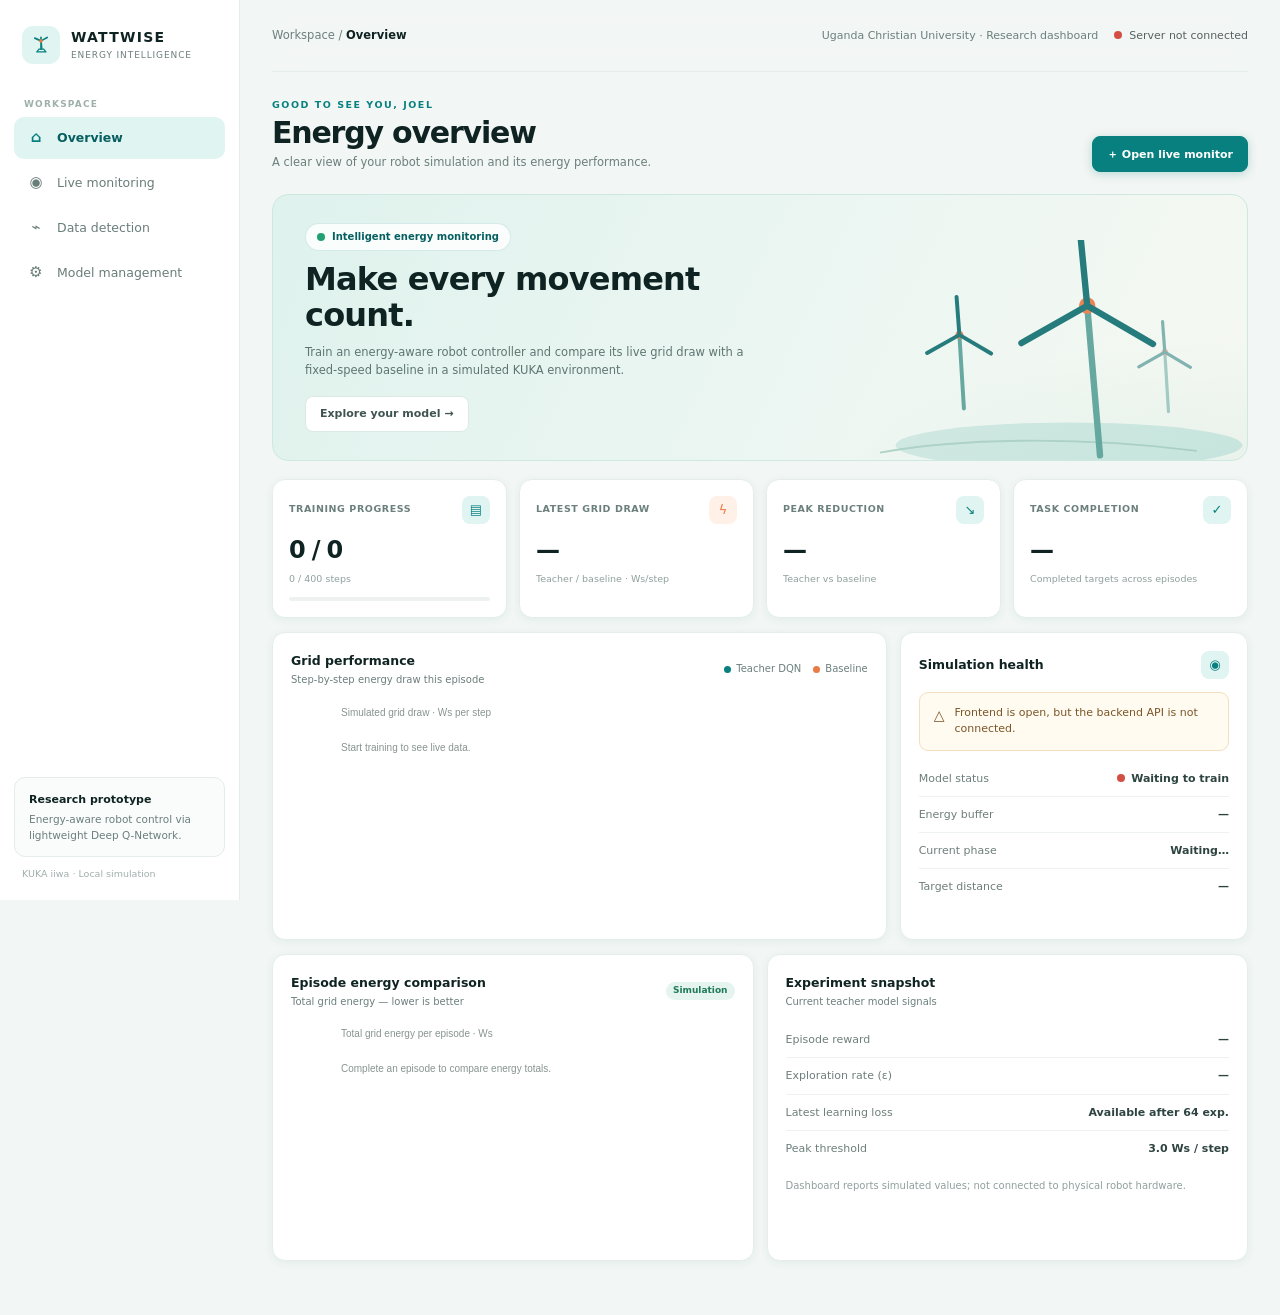
==== frontend/web.html @ b58f0385 "Move dashboard page into frontend folder" ====
<!doctype html>
<html lang="en">
<head>
  <meta charset="utf-8">
  <meta name="viewport" content="width=device-width, initial-scale=1">
  <title>Wallie | Energy Intelligence</title>
  <style>
    /* ── tokens ──────────────────────────────────────────────────── */
    :root {
      --ink:       #0f2422;
      --ink2:      #2a3f3c;
      --muted:     #6b7f7c;
      --line:      #e4edea;
      --paper:     #ffffff;
      --canvas:    #f2f6f4;
      --teal:      #08807f;
      --teal-d:    #065f60;
      --teal-l:    #e0f4f1;
      --teal-m:    #b3e4de;
      --orange:    #e97b44;
      --orange-l:  #fff1e8;
      --red:       #d44f43;
      --green:     #20a073;
      --shadow-s:  0 2px 8px rgba(8,128,127,.07);
      --shadow-m:  0 6px 22px rgba(8,128,127,.10);
      --shadow-l:  0 16px 48px rgba(8,128,127,.14);
      --radius:    13px;
      --sidebar-w: 240px;
      font: 13px/1.55 "Inter", "Segoe UI", system-ui, sans-serif;
      color: var(--ink);
      background: var(--canvas);
    }
    @import url('https://fonts.googleapis.com/css2?family=Inter:wght@400;500;600;700;800&display=swap');
    *, *::before, *::after { box-sizing: border-box; margin: 0; padding: 0; }
    button, input { font: inherit; color: inherit; }
    body { min-height: 100vh; overflow-x: hidden; }

    /* ── sidebar ─────────────────────────────────────────────────── */
    .shell { display: grid; grid-template-columns: var(--sidebar-w) 1fr; min-height: 100vh; }
    .sidebar {
      position: sticky; top: 0; height: 100vh; overflow-y: auto;
      display: flex; flex-direction: column;
      background: var(--paper); border-right: 1px solid var(--line);
      padding: 22px 14px 18px; gap: 0;
      transition: transform .3s cubic-bezier(.4,0,.2,1);
    }
    .brand { display: flex; align-items: center; gap: 11px; padding: 4px 8px 24px; }
    .brand-mark {
      width: 38px; height: 38px; border-radius: 11px;
      background: var(--teal-l); color: var(--teal);
      display: grid; place-items: center;
      transition: box-shadow .2s ease;
    }
    .brand:hover .brand-mark { box-shadow: 0 0 0 4px var(--teal-m); }
    .brand-name { font-size: 14px; font-weight: 800; letter-spacing: .09em; }
    .brand-cap  { font-size: 9px; color: var(--muted); letter-spacing: .1em; text-transform: uppercase; }
    .nav-section { font-size: 9px; font-weight: 750; color: #9eb0ac; letter-spacing: .13em;
                   text-transform: uppercase; padding: 6px 10px 5px; margin-top: 4px; }
    .nav { display: grid; gap: 3px; }
    .nav-btn {
      display: flex; align-items: center; gap: 11px; min-height: 42px; padding: 0 12px;
      border: 0; border-radius: 10px; background: transparent; color: #697d79; cursor: pointer;
      text-align: left; font-size: 12.5px; font-weight: 500;
      transition: background .18s ease, color .18s ease, transform .15s ease;
      position: relative; overflow: hidden;
    }
    .nav-btn::before {
      content: ''; position: absolute; inset: 0; border-radius: inherit;
      background: var(--teal); opacity: 0; transition: opacity .2s ease;
    }
    .nav-btn:hover { background: #f1f7f5; color: var(--ink); transform: translateX(2px); }
    .nav-btn.active { background: var(--teal-l); color: var(--teal-d); font-weight: 700; }
    .nav-btn.active .nav-ico { color: var(--teal); }
    .nav-ico { font-size: 15px; width: 20px; text-align: center; flex-shrink: 0; transition: transform .2s ease; }
    .nav-btn:hover .nav-ico { transform: scale(1.15); }
    .sidebar-spacer { flex: 1; min-height: 20px; }
    .project-chip {
      padding: 13px 14px; border: 1px solid var(--line); border-radius: 11px;
      background: #fafcfb; font-size: 10.5px; color: var(--muted); line-height: 1.55;
    }
    .project-chip strong { color: var(--ink); display: block; margin-bottom: 3px; font-size: 11px; }
    .sidebar-foot { padding: 10px 8px 0; font-size: 9.5px; color: #a0afac; }

    /* ── main workspace ──────────────────────────────────────────── */
    .workspace { min-width: 0; padding: 0 32px 40px; background: var(--canvas); }
    .topbar {
      display: flex; align-items: center; justify-content: space-between;
      min-height: 72px; border-bottom: 1px solid var(--line); gap: 16px;
      position: sticky; top: 0; z-index: 50;
      background: rgba(242,246,244,.85); backdrop-filter: blur(12px);
    }
    .crumbs { font-size: 11.5px; color: var(--muted); }
    .crumbs strong { color: var(--ink); font-weight: 700; }
    .topbar-r { display: flex; align-items: center; gap: 16px; }
    .date-lbl { font-size: 11px; color: var(--muted); }
    .srv-status { display: inline-flex; align-items: center; gap: 7px; font-size: 11px; color: #556260; }

    /* live dot */
    .dot {
      width: 8px; height: 8px; border-radius: 50%; background: #b0bfbc;
      transition: background .4s ease, box-shadow .4s ease;
    }
    .dot.running {
      background: var(--green);
      box-shadow: 0 0 0 0 rgba(32,160,115,.5);
      animation: ripple 1.6s infinite;
    }
    .dot.error { background: var(--red); }
    @keyframes ripple {
      0%   { box-shadow: 0 0 0 0   rgba(32,160,115,.5); }
      70%  { box-shadow: 0 0 0 8px rgba(32,160,115,.0); }
      100% { box-shadow: 0 0 0 0   rgba(32,160,115,.0); }
    }

    /* ── page views ──────────────────────────────────────────────── */
    .view { display: none; padding-top: 26px; }
    .view.active {
      display: block;
      animation: fadeSlide .25s cubic-bezier(.4,0,.2,1) both;
    }
    @keyframes fadeSlide {
      from { opacity: 0; transform: translateY(8px); }
      to   { opacity: 1; transform: none; }
    }
    .pg-head { display: flex; flex-wrap: wrap; align-items: flex-end; justify-content: space-between; gap: 14px; margin-bottom: 22px; }
    .eyebrow { font-size: 9.5px; font-weight: 800; letter-spacing: .16em; text-transform: uppercase; color: var(--teal); margin-bottom: 3px; }
    h1 { font-size: clamp(22px,2.6vw,30px); font-weight: 800; letter-spacing: -.04em; line-height: 1.15; margin-bottom: 4px; }
    h2 { font-size: 17px; font-weight: 700; letter-spacing: -.025em; }
    h3 { font-size: 12.5px; font-weight: 700; }
    .pg-desc { font-size: 11.5px; color: var(--muted); }

    /* ── buttons ─────────────────────────────────────────────────── */
    .btn {
      display: inline-flex; align-items: center; justify-content: center; gap: 6px;
      min-height: 36px; padding: 0 14px; border: 1px solid #dce8e4; border-radius: 8px;
      background: var(--paper); color: #3f5450; font-size: 11px; font-weight: 700;
      cursor: pointer; transition: border-color .15s, background .15s, transform .12s, box-shadow .15s;
    }
    .btn:hover:not(:disabled) { border-color: #afd4cc; background: #f5faf8; box-shadow: var(--shadow-s); transform: translateY(-1px); }
    .btn:active:not(:disabled) { transform: translateY(0); box-shadow: none; }
    .btn:disabled { opacity: .42; cursor: not-allowed; }
    .btn.primary { background: var(--teal); border-color: var(--teal); color: #fff; box-shadow: 0 2px 10px rgba(8,128,127,.25); }
    .btn.primary:hover:not(:disabled) { background: var(--teal-d); border-color: var(--teal-d); box-shadow: 0 4px 18px rgba(8,128,127,.35); }
    .btn.danger  { border-color: #f0d7d2; color: #9a3e37; }
    .btn.danger:hover:not(:disabled) { background: #fff5f3; }

    /* ── hero ────────────────────────────────────────────────────── */
    .hero {
      position: relative; overflow: hidden; display: grid;
      grid-template-columns: minmax(0,1.1fr) minmax(160px,.75fr);
      align-items: center; min-height: 210px;
      padding: 28px 32px; border-radius: 16px;
      border: 1px solid #cce8df;
      background: linear-gradient(115deg, #dff2ed 0%, #ecf6f2 55%, #f5f8f1 100%);
      margin-bottom: 18px;
    }
    .hero::after {
      content: ''; position: absolute; inset: 0;
      background: radial-gradient(ellipse 60% 80% at 100% 110%, rgba(8,128,127,.06) 0%, transparent 70%);
      pointer-events: none;
    }
    .hero-copy { position: relative; z-index: 1; }
    .hero-copy h2 { font-size: clamp(20px,2.8vw,32px); line-height: 1.15; margin: 10px 0; max-width: 420px; }
    .hero-copy p { font-size: 11.5px; color: #5f7571; margin-bottom: 16px; max-width: 440px; }
    .pill {
      display: inline-flex; align-items: center; gap: 7px; padding: 5px 11px;
      border-radius: 20px; background: rgba(255,255,255,.8); backdrop-filter: blur(6px);
      color: var(--teal-d); font-size: 10px; font-weight: 750;
      border: 1px solid rgba(8,128,127,.15);
    }
    /* animated turbine */
    .hero-art { position: absolute; right: 0; bottom: -30px; width: min(44%,420px); height: 250px; }
    .turbine-blade { transform-origin: 285px 65px; animation: spin 5s linear infinite; }
    .turbine-blade-sm { transform-origin: 145px 97px; animation: spin 7s linear infinite; }
    .turbine-blade-xs { transform-origin: 370px 116px; animation: spin 4s linear infinite reverse; }
    @keyframes spin { from { transform: rotate(0deg); } to { transform: rotate(360deg); } }

    /* ── metric cards ────────────────────────────────────────────── */
    .metrics { display: grid; grid-template-columns: repeat(4,minmax(0,1fr)); gap: 12px; margin-bottom: 14px; }
    .metric {
      padding: 16px; border: 1px solid var(--line); border-radius: var(--radius);
      background: var(--paper); box-shadow: var(--shadow-s);
      transition: transform .2s ease, box-shadow .2s ease;
      animation: cardIn .35s cubic-bezier(.4,0,.2,1) both;
    }
    .metric:hover { transform: translateY(-3px); box-shadow: var(--shadow-m); }
    @keyframes cardIn {
      from { opacity: 0; transform: translateY(12px); }
      to   { opacity: 1; transform: none; }
    }
    .metric:nth-child(1) { animation-delay: .04s; }
    .metric:nth-child(2) { animation-delay: .08s; }
    .metric:nth-child(3) { animation-delay: .12s; }
    .metric:nth-child(4) { animation-delay: .16s; }
    .metric-top { display: flex; align-items: center; justify-content: space-between; margin-bottom: 8px; }
    .mlabel { font-size: 9.5px; font-weight: 700; color: var(--muted); text-transform: uppercase; letter-spacing: .06em; }
    .mico { width: 28px; height: 28px; border-radius: 8px; display: grid; place-items: center;
            background: var(--teal-l); color: var(--teal); font-size: 13px; }
    .mico.orange { background: var(--orange-l); color: var(--orange); }
    .mval {
      font-size: 24px; font-weight: 800; letter-spacing: -.05em; color: var(--ink);
      font-variant-numeric: tabular-nums;
      transition: color .3s ease;
    }
    .munit { font-size: 9.5px; color: #8fa09d; margin-top: 3px; }
    .mtrack { height: 4px; border-radius: 4px; background: #edf1ef; margin-top: 10px; overflow: hidden; }
    .mfill { height: 100%; border-radius: inherit; background: linear-gradient(90deg, var(--teal), #55b89e); transition: width .5s cubic-bezier(.4,0,.2,1); }
    .mgauge { height: 4px; border-radius: 4px; background: #edf1ef; margin-top: 10px; overflow: hidden; }
    .mgaugefill { height: 100%; border-radius: inherit; background: linear-gradient(90deg, #e9a855, var(--green)); transition: width .5s cubic-bezier(.4,0,.2,1); }

    /* ── panels ──────────────────────────────────────────────────── */
    .grid2 { display: grid; grid-template-columns: minmax(0,1.5fr) minmax(240px,.85fr); gap: 13px; margin-bottom: 14px; }
    .grid2.eq { grid-template-columns: repeat(2,minmax(0,1fr)); }
    .panel {
      border: 1px solid var(--line); border-radius: var(--radius);
      background: var(--paper); padding: 18px;
      box-shadow: var(--shadow-s);
      transition: box-shadow .2s ease;
    }
    .panel:hover { box-shadow: var(--shadow-m); }
    .panel-head { display: flex; flex-wrap: wrap; align-items: center; justify-content: space-between; gap: 8px; margin-bottom: 13px; }
    .panel-sub { font-size: 10px; color: var(--muted); margin-top: 2px; }
    canvas { display: block; width: 100%; height: 220px; }
    #robot-canvas { height: 242px; }
    .legend { display: flex; gap: 12px; font-size: 10px; color: var(--muted); }
    .legend span { display: inline-flex; align-items: center; gap: 5px; }
    .leg-dot { width: 7px; height: 7px; border-radius: 50%; }

    /* ── status rows ─────────────────────────────────────────────── */
    .slist { margin-top: 10px; }
    .srow {
      display: flex; align-items: center; justify-content: space-between; gap: 10px;
      padding: 9px 0; border-bottom: 1px solid #eff3f0; font-size: 11px;
      transition: background .15s ease;
    }
    .srow:last-child { border-bottom: 0; }
    .srow:hover { background: #fafcfb; border-radius: 6px; padding-left: 6px; padding-right: 6px; }
    .srow .sk { color: #6e7f7b; }
    .sval { display: inline-flex; align-items: center; gap: 6px; color: #2e4440; font-weight: 700; }

    /* ── alert ───────────────────────────────────────────────────── */
    .alert {
      display: flex; align-items: flex-start; gap: 10px; padding: 12px 14px;
      border: 1px solid #d4ebe5; border-radius: 9px; background: #f2faf7;
      color: #4a6360; font-size: 11px; line-height: 1.5;
      transition: background .3s ease, border-color .3s ease;
    }
    .alert.warning { border-color: #f3dfbf; background: #fffbf0; color: #7a5528; }
    .alert.error   { border-color: #f0cdc9; background: #fff5f3; color: #9a3530; }
    .alert-ico { font-size: 14px; flex-shrink: 0; }

    /* ── table ───────────────────────────────────────────────────── */
    .twrap { overflow-x: auto; }
    .tbl { width: 100%; border-collapse: collapse; font-size: 10.5px; }
    .tbl th, .tbl td { padding: 10px 8px; border-bottom: 1px solid #edf1ef; text-align: left; white-space: nowrap; }
    .tbl th { font-size: 9px; font-weight: 750; color: #82918d; text-transform: uppercase; letter-spacing: .06em; }
    .tbl td { color: #4d5f5b; }
    .tbl td:last-child, .tbl th:last-child { text-align: right; }
    .tbl tbody tr { transition: background .15s ease; }
    .tbl tbody tr:hover { background: #f8fbf9; }
    .tbl td.hi { color: var(--teal-d); font-weight: 700; }
    .tag { display: inline-flex; padding: 2px 7px; border-radius: 10px; background: #e5f4ee; color: #1f7a57; font-size: 9px; font-weight: 750; }
    .tag.warn { background: #fff2df; color: #a06522; }

    /* ── controls ────────────────────────────────────────────────── */
    .controls { display: flex; flex-wrap: wrap; align-items: flex-end; gap: 10px; margin-top: 14px; }
    label { display: grid; gap: 5px; font-size: 9.5px; font-weight: 700; color: #657672; letter-spacing: .03em; }
    input[type="number"] { width: 104px; min-height: 36px; padding: 0 10px; border: 1px solid #dce8e4; border-radius: 8px; background: var(--paper); transition: border-color .15s, box-shadow .15s; }
    input[type="number"]:focus { outline: none; border-color: var(--teal); box-shadow: 0 0 0 3px rgba(8,128,127,.12); }
    input[type="range"] { width: 120px; accent-color: var(--teal); }
    .speed-val { color: var(--teal-d); font-size: 10px; font-weight: 750; }
    .err-msg { margin: 10px 0 0; padding: 10px 12px; border: 1px solid #f0d3ce; border-radius: 8px; background: #fff5f3; color: #a03530; font-size: 11px; animation: fadeSlide .2s ease; }
    .err-msg[hidden] { display: none; }
    .note { margin-top: 12px; font-size: 10px; color: #8fa09d; line-height: 1.65; }

    /* ── phases ──────────────────────────────────────────────────── */
    .phase-grid { display: grid; grid-template-columns: repeat(3,minmax(0,1fr)); gap: 12px; margin-bottom: 14px; }
    .phase-card {
      padding: 18px; border: 1px solid var(--line); border-radius: var(--radius);
      background: var(--paper); box-shadow: var(--shadow-s);
      transition: transform .2s ease, box-shadow .2s ease, border-color .2s ease;
    }
    .phase-card:hover { transform: translateY(-3px); box-shadow: var(--shadow-m); }
    .phase-card.active { border-color: #9ed3c8; background: linear-gradient(135deg, #f0fbf8, #f8fdfc); }
    .phase-num { font-size: 9px; font-weight: 800; letter-spacing: .12em; text-transform: uppercase; color: var(--teal); }
    .phase-card h3 { margin: 8px 0 4px; font-size: 13.5px; }
    .phase-card p { font-size: 10px; color: var(--muted); }
    .phase-badge {
      display: inline-flex; align-items: center; padding: 3px 9px;
      border-radius: 20px; font-size: 9px; font-weight: 750;
    }
    .phase-badge.p0 { background: var(--teal-l); color: var(--teal-d); }
    .phase-badge.p1 { background: var(--orange-l); color: #c4632a; }

    /* ── history list ────────────────────────────────────────────── */
    .hist { max-height: 275px; overflow-y: auto; list-style: none; padding: 0; }
    .hist li { padding: 8px 0; border-bottom: 1px solid #eff3f0; font-size: 10px; color: #607370; animation: fadeSlide .2s ease; }
    .hist li:last-child { border-bottom: 0; }
    .empty-note { font-size: 11px; color: #98a7a4; }

    /* ── toast ───────────────────────────────────────────────────── */
    #toast-container { position: fixed; bottom: 22px; right: 22px; z-index: 9999; display: flex; flex-direction: column; gap: 8px; pointer-events: none; }
    .toast {
      display: flex; align-items: center; gap: 10px; padding: 11px 16px;
      border-radius: 10px; background: var(--ink2); color: #fff; font-size: 11px; font-weight: 600;
      box-shadow: 0 6px 24px rgba(0,0,0,.2);
      animation: toastIn .25s cubic-bezier(.4,0,.2,1) both;
      pointer-events: auto;
    }
    .toast.success { background: #14574a; }
    .toast.warn    { background: #704a1a; }
    .toast.error   { background: #6e2424; }
    @keyframes toastIn { from { opacity: 0; transform: translateX(24px); } to { opacity: 1; transform: none; } }
    @keyframes toastOut { from { opacity: 1; } to { opacity: 0; transform: translateX(24px); } }

    /* ── responsive ──────────────────────────────────────────────── */
    @media (max-width: 1060px) {
      .shell { grid-template-columns: 200px 1fr; }
      .workspace { padding-right: 20px; padding-left: 20px; }
      .metrics { grid-template-columns: repeat(2,1fr); }
    }
    @media (max-width: 760px) {
      .shell { display: block; }
      .sidebar { position: static; height: auto; flex-direction: row; flex-wrap: wrap; padding: 10px 12px 8px; }
      .brand { padding-bottom: 8px; margin-right: 16px; }
      .nav-section, .sidebar-spacer, .project-chip, .sidebar-foot { display: none; }
      .nav { display: flex; flex-wrap: nowrap; overflow-x: auto; gap: 4px; }
      .nav::-webkit-scrollbar { display: none; }
      .nav-btn { flex: 0 0 auto; min-height: 36px; font-size: 11px; padding: 0 11px; }
      .workspace { padding: 0 14px 28px; }
      .topbar { min-height: 52px; }
      .date-lbl { display: none; }
      .grid2, .grid2.eq { grid-template-columns: 1fr; }
      .phase-grid { grid-template-columns: 1fr; }
      .hero { grid-template-columns: 1fr; }
      .hero-art { right: -20px; bottom: -50px; opacity: .3; width: 65%; }
    }
  </style>
</head>
<body>
<div id="toast-container"></div>

<div class="shell">
  <!-- ── sidebar ──────────────────────────────────────── -->
  <aside class="sidebar">
    <div class="brand">
      <span class="brand-mark">
        <svg width="22" height="22" viewBox="0 0 32 32" fill="none">
          <path d="M16 5v17M16 10 7 6M16 10l9-5M16 10l1 11" stroke="currentColor" stroke-width="2.4" stroke-linecap="round"/>
          <circle cx="16" cy="10" r="2.6" fill="#e97b44"/>
          <path d="M9 26h15M13 22h7l3 4H10l3-4Z" stroke="currentColor" stroke-width="1.8" stroke-linejoin="round"/>
        </svg>
      </span>
      <span><div class="brand-name">WATTWISE</div><div class="brand-cap">Energy intelligence</div></span>
    </div>
    <div class="nav-section">Workspace</div>
    <nav class="nav">
      <button class="nav-btn active" data-view="overview" aria-current="page">
        <span class="nav-ico">⌂</span>Overview
      </button>
      <button class="nav-btn" data-view="monitoring">
        <span class="nav-ico">◉</span>Live monitoring
      </button>
      <button class="nav-btn" data-view="detection">
        <span class="nav-ico">⌁</span>Data detection
      </button>
      <button class="nav-btn" data-view="management">
        <span class="nav-ico">⚙</span>Model management
      </button>
    </nav>
    <div class="sidebar-spacer"></div>
    <div class="project-chip">
      <strong>Research prototype</strong>
      Energy-aware robot control via lightweight Deep Q-Network.
    </div>
    <div class="sidebar-foot">KUKA iiwa · Local simulation</div>
  </aside>

  <!-- ── workspace ─────────────────────────────────────── -->
  <main class="workspace">
    <header class="topbar">
      <div class="crumbs">Workspace / <strong id="crumb">Overview</strong></div>
      <div class="topbar-r">
        <span class="date-lbl">Uganda Christian University · Research dashboard</span>
        <span class="srv-status">
          <span class="dot" id="sdot"></span>
          <span id="stxt">Connecting…</span>
        </span>
      </div>
    </header>

    <!-- ── OVERVIEW ──────────────────────────────────── -->
    <section class="view active" id="view-overview" data-title="Overview">
      <div class="pg-head">
        <div>
          <div class="eyebrow">Good to see you, Joel</div>
          <h1>Energy overview</h1>
          <p class="pg-desc">A clear view of your robot simulation and its energy performance.</p>
        </div>
        <button class="btn primary" data-go="monitoring">＋ Open live monitor</button>
      </div>

      <!-- hero -->
      <section class="hero">
        <div class="hero-copy">
          <div class="pill"><span class="dot running"></span> Intelligent energy monitoring</div>
          <h2>Make every movement count.</h2>
          <p>Train an energy-aware robot controller and compare its live grid draw with a fixed-speed baseline in a simulated KUKA environment.</p>
          <button class="btn" data-go="management">Explore your model →</button>
        </div>
        <svg class="hero-art" viewBox="0 0 460 260" fill="none" aria-hidden="true">
          <ellipse cx="265" cy="218" rx="190" ry="25" fill="#d0e9e2"/>
          <path d="M58 226c83-15 209-19 347-2" stroke="#b0d3c8" stroke-width="2"/>
          <!-- small left turbine -->
          <g transform="translate(145 97) scale(.62)">
            <path d="M0 0 8 130" stroke="#67a9a0" stroke-width="7" stroke-linecap="round"/>
            <circle r="7" fill="#ed8455"/>
            <g class="turbine-blade-sm">
              <path d="M0 0-5-67M0 0 56 33M0 0-57 32" stroke="#267c7c" stroke-width="7" stroke-linecap="round"/>
            </g>
          </g>
          <!-- main turbine -->
          <g transform="translate(285 65)">
            <path d="M0 0 14 164" stroke="#67a9a0" stroke-width="7" stroke-linecap="round"/>
            <circle r="9" fill="#ed8455"/>
            <g class="turbine-blade">
              <path d="M0 0-8-83M0 0 72 42M0 0-72 41" stroke="#267c7c" stroke-width="7" stroke-linecap="round"/>
            </g>
          </g>
          <!-- small right turbine -->
          <g transform="translate(370 116) scale(.5)" style="opacity:.55">
            <path d="M0 0 8 130" stroke="#67a9a0" stroke-width="7" stroke-linecap="round"/>
            <circle r="7" fill="#ed8455"/>
            <g class="turbine-blade-xs">
              <path d="M0 0-5-67M0 0 56 33M0 0-57 32" stroke="#267c7c" stroke-width="7" stroke-linecap="round"/>
            </g>
          </g>
        </svg>
      </section>

      <!-- metrics -->
      <div class="metrics">
        <article class="metric">
          <div class="metric-top"><span class="mlabel">Training progress</span><span class="mico">▤</span></div>
          <div class="mval" id="ep-val">0 / 0</div>
          <div class="munit" id="step-val">0 / 400 steps</div>
          <div class="mtrack"><div class="mfill" id="ep-prog" style="width:0%"></div></div>
        </article>
        <article class="metric">
          <div class="metric-top"><span class="mlabel">Latest grid draw</span><span class="mico orange">ϟ</span></div>
          <div class="mval" id="grid-val">—</div>
          <div class="munit">Teacher / baseline · Ws/step</div>
        </article>
        <article class="metric">
          <div class="metric-top"><span class="mlabel">Peak reduction</span><span class="mico">↘</span></div>
          <div class="mval" id="peak-val">—</div>
          <div class="munit">Teacher vs baseline</div>
        </article>
        <article class="metric">
          <div class="metric-top"><span class="mlabel">Task completion</span><span class="mico">✓</span></div>
          <div class="mval" id="compl-val">—</div>
          <div class="munit">Completed targets across episodes</div>
        </article>
      </div>

      <div class="grid2">
        <article class="panel">
          <div class="panel-head">
            <div><h3>Grid performance</h3><p class="panel-sub">Step-by-step energy draw this episode</p></div>
            <div class="legend">
              <span><span class="leg-dot" style="background:var(--teal)"></span>Teacher DQN</span>
              <span><span class="leg-dot" style="background:var(--orange)"></span>Baseline</span>
            </div>
          </div>
          <canvas id="grid-chart"></canvas>
        </article>
        <article class="panel">
          <div class="panel-head"><h3>Simulation health</h3><span class="mico">◉</span></div>
          <p id="alert-box" class="alert"><span class="alert-ico">✓</span><span>Ready. Start a training run to collect metrics.</span></p>
          <div class="slist">
            <div class="srow"><span class="sk">Model status</span><span class="sval"><span class="dot" id="model-dot"></span><span id="model-status">Waiting to train</span></span></div>
            <div class="srow"><span class="sk">Energy buffer</span><span class="sval" id="buf-val">—</span></div>
            <div class="srow"><span class="sk">Current phase</span><span class="sval" id="phase-val">Waiting…</span></div>
            <div class="srow"><span class="sk">Target distance</span><span class="sval" id="dist-val">—</span></div>
          </div>
        </article>
      </div>

      <div class="grid2 eq">
        <article class="panel">
          <div class="panel-head">
            <div><h3>Episode energy comparison</h3><p class="panel-sub">Total grid energy — lower is better</p></div>
            <span class="tag">Simulation</span>
          </div>
          <canvas id="ep-chart"></canvas>
        </article>
        <article class="panel">
          <div class="panel-head"><div><h3>Experiment snapshot</h3><p class="panel-sub">Current teacher model signals</p></div></div>
          <div class="slist">
            <div class="srow"><span class="sk">Episode reward</span><span class="sval" id="reward-val">—</span></div>
            <div class="srow"><span class="sk">Exploration rate (ε)</span><span class="sval" id="eps-val">—</span></div>
            <div class="srow"><span class="sk">Latest learning loss</span><span class="sval" id="loss-val">Available after 64 exp.</span></div>
            <div class="srow"><span class="sk">Peak threshold</span><span class="sval">3.0 Ws / step</span></div>
          </div>
          <p class="note">Dashboard reports simulated values; not connected to physical robot hardware.</p>
        </article>
      </div>
    </section>

    <!-- ── LIVE MONITORING ────────────────────────────── -->
    <section class="view" id="view-monitoring" data-title="Live monitoring">
      <div class="pg-head">
        <div>
          <div class="eyebrow">Simulation control room</div>
          <h1>Live monitoring</h1>
          <p class="pg-desc">Watch the KUKA simulation, tune playback, and control training.</p>
        </div>
        <span class="pill"><span class="dot" id="mon-dot"></span><span id="mon-status">Waiting</span></span>
      </div>

      <article class="panel" style="margin-bottom:14px">
        <div class="panel-head"><div><h3>Teacher training controls</h3><p class="panel-sub">Start with a short run to check the workflow.</p></div></div>
        <div class="controls">
          <label>Episodes (1–500)<input id="ep-count" type="number" min="1" max="500" value="3"></label>
          <button id="start-btn" class="btn primary">▶ Start teacher training</button>
          <button id="pause-btn" class="btn" disabled>Ⅱ Pause</button>
          <button id="stop-btn"  class="btn danger" disabled>■ Stop run</button>
          <label>Playback speed <span class="speed-val"><span id="spd-val">3</span> / 5</span><input id="spd-ctrl" type="range" min="1" max="5" value="3"></label>
          <button id="reset-btn"  class="btn">Clear results</button>
          <button id="export-btn" class="btn">↓ Export CSV</button>
        </div>
        <p class="note">Playback speed changes how quickly updates are shown; it does not change PyBullet physics.</p>
        <p id="err-msg" class="err-msg" role="alert" hidden></p>
      </article>

      <div class="metrics">
        <article class="metric">
          <div class="metric-top"><span class="mlabel">Episode reward</span><span class="mico">✦</span></div>
          <div class="mval" id="mon-reward">—</div><div class="munit">Higher is better</div>
        </article>
        <article class="metric">
          <div class="metric-top"><span class="mlabel">Energy buffer</span><span class="mico orange">ϟ</span></div>
          <div class="mval" id="mon-buf">—</div>
          <div class="mgauge"><div class="mgaugefill" id="buf-prog" style="width:0%"></div></div>
          <div class="munit">50 Ws capacity · 80% efficiency</div>
        </article>
        <article class="metric">
          <div class="metric-top"><span class="mlabel">Target distance</span><span class="mico">⌖</span></div>
          <div class="mval" id="mon-dist">—</div><div class="munit">Distance to task target</div>
        </article>
        <article class="metric">
          <div class="metric-top"><span class="mlabel">Learning loss</span><span class="mico">⌁</span></div>
          <div class="mval" id="mon-loss">—</div><div class="munit">Q-value prediction error</div>
        </article>
      </div>

      <div class="grid2">
        <article class="panel">
          <div class="panel-head">
            <div><h3>Live energy draw</h3><p class="panel-sub">Teacher DQN vs constant-speed baseline</p></div>
            <span class="tag">Peak limit 3.0 Ws</span>
          </div>
          <canvas id="grid-chart-mon"></canvas>
        </article>
        <article class="panel">
          <div class="panel-head">
            <div><h3>KUKA iiwa arm pose</h3><p class="panel-sub">Schematic from simulated joint angles</p></div>
            <span class="tag">6 active joints</span>
          </div>
          <canvas id="robot-canvas"></canvas>
          <p class="note" id="robot-cap">Joint angle schematic · final wrist joint locked.</p>
        </article>
      </div>
    </section>

    <!-- ── DATA DETECTION ────────────────────────────── -->
    <section class="view" id="view-detection" data-title="Data detection">
      <div class="pg-head">
        <div>
          <div class="eyebrow">Signals and diagnostics</div>
          <h1>Data detection</h1>
          <p class="pg-desc">Review model signals, thresholds, and completed episode outcomes.</p>
        </div>
        <span class="pill">⌁ Live signals</span>
      </div>

      <div class="grid2 eq" style="margin-bottom:14px">
        <article class="panel">
          <div class="panel-head"><div><h3>Signal quality</h3><p class="panel-sub">Metrics from current environment</p></div></div>
          <div class="slist">
            <div class="srow"><span class="sk">Teacher grid draw</span><span class="sval" id="det-agent">—</span></div>
            <div class="srow"><span class="sk">Baseline grid draw</span><span class="sval" id="det-base">—</span></div>
            <div class="srow"><span class="sk">Peak threshold</span><span class="sval">3.0 Ws per step</span></div>
            <div class="srow"><span class="sk">Simulation data</span><span class="sval"><span class="dot" id="data-dot"></span><span id="data-status">Waiting</span></span></div>
          </div>
        </article>
        <article class="panel">
          <div class="panel-head"><div><h3>Risk monitor</h3><p class="panel-sub">Live threshold notifications</p></div><span class="mico orange">!</span></div>
          <p id="det-alert" class="alert"><span class="alert-ico">✓</span><span>Waiting for simulation data.</span></p>
          <p class="note">Alerts describe simulation output — not a live industrial installation.</p>
        </article>
      </div>

      <article class="panel">
        <div class="panel-head">
          <div><h3>Completed episode results</h3><p class="panel-sub">Energy, completion, and peak reduction by run</p></div>
          <button id="exp-det" class="btn">↓ Export CSV</button>
        </div>
        <div class="twrap">
          <table class="tbl">
            <thead><tr><th>Episode</th><th>Reward</th><th>Teacher energy</th><th>Baseline energy</th><th>Peak reduction</th><th>Target</th></tr></thead>
            <tbody id="results-table"><tr><td colspan="6" class="empty-note">No episodes completed yet.</td></tr></tbody>
          </table>
        </div>
      </article>
    </section>

    <!-- ── MODEL MANAGEMENT ──────────────────────────── -->
    <section class="view" id="view-management" data-title="Model management">
      <div class="pg-head">
        <div>
          <div class="eyebrow">Research roadmap</div>
          <h1>Model management</h1>
          <p class="pg-desc">Track the teacher model configuration and next research stages.</p>
        </div>
        <button class="btn primary" data-go="monitoring">▶ Train teacher</button>
      </div>

      <div class="phase-grid">
        <article class="phase-card active">
          <div class="phase-num">Phase 01 · In progress</div>
          <h3>Teacher DQN</h3>
          <p>Train and evaluate the PyTorch teacher policy in the simulated KUKA environment.</p>
        </article>
        <article class="phase-card">
          <div class="phase-num">Phase 02 · Planned</div>
          <h3>Knowledge distillation</h3>
          <p>Train a smaller student network to reproduce the teacher's policy (T=3, α=0.7).</p>
        </article>
        <article class="phase-card">
          <div class="phase-num">Phase 03 · Planned</div>
          <h3>Edge deployment</h3>
          <p>Export to ONNX and evaluate on Raspberry Pi 4 at ≤100 ms per step.</p>
        </article>
      </div>

      <div class="grid2 eq">
        <article class="panel">
          <div class="panel-head"><div><h3>Teacher DQN configuration</h3><p class="panel-sub">Current research prototype settings</p></div><span class="tag">PyTorch</span></div>
          <div class="twrap">
            <table class="tbl">
              <tbody>
                <tr><td>Observation space</td><td style="text-align:right;font-weight:700;color:var(--ink)">23 values</td></tr>
                <tr><td>Discrete actions</td><td style="text-align:right;font-weight:700;color:var(--ink)">25</td></tr>
                <tr><td>Q-network layers</td><td style="text-align:right;font-weight:700;color:var(--ink)">256 → 256 → 25</td></tr>
                <tr><td>Replay buffer / batch</td><td style="text-align:right;font-weight:700;color:var(--ink)">10,000 / 64</td></tr>
                <tr><td>Learning rate / γ</td><td style="text-align:right;font-weight:700;color:var(--ink)">0.001 / 0.99</td></tr>
                <tr><td>Exploration schedule</td><td style="text-align:right;font-weight:700;color:var(--ink)">ε: 1.0 × 0.995 · min 0.01</td></tr>
                <tr><td>Target network update</td><td style="text-align:right;font-weight:700;color:var(--ink)">Every 10 episodes</td></tr>
                <tr><td>Episode phases</td><td style="text-align:right;font-weight:700;color:var(--ink)">Light 0–160 · Heavy 161–400</td></tr>
              </tbody>
            </table>
          </div>
        </article>
        <article class="panel">
          <div class="panel-head"><div><h3>Training history</h3><p class="panel-sub">Most recent completed episodes</p></div><button id="exp-mgmt" class="btn">↓ Export CSV</button></div>
          <ol class="hist" id="ep-log"><li>No episodes completed yet.</li></ol>
        </article>
      </div>

      <article class="panel" style="margin-top:13px">
        <div class="panel-head">
          <div>
            <h3>Upload teacher weights</h3>
            <p class="panel-sub">Use a compatible PyTorch state dictionary for this 23-input, 25-action teacher.</p>
          </div>
          <span id="model-file-status" class="tag warn">No saved teacher</span>
        </div>
        <div class="controls">
          <label for="model-file">PyTorch weights (.pt or .pth)
            <input id="model-file" type="file" accept=".pt,.pth">
          </label>
          <button id="upload-model-btn" class="btn">Upload and validate</button>
          <label style="display:flex;align-items:center;gap:7px;letter-spacing:0">
            <input id="resume-model" type="checkbox" disabled>
            Initialize training from saved/uploaded weights
          </label>
        </div>
        <p id="model-upload-message" class="note">Upload weights here, then enable the checkbox to continue training from them. New runs start fresh otherwise. Maximum file size: 16 MB.</p>
      </article>

      <article class="panel" style="margin-top:13px">
        <div class="panel-head"><div><h3>About this experiment</h3><p class="panel-sub">Interpret results in context</p></div></div>
        <p class="note">The baseline follows each target with inverse kinematics and maximum joint speed in the same seeded simulation. DQN actions are discrete velocity commands. The robot pose is an angle-based 2D schematic, not a PyBullet camera render. The dataset calibration, distillation, grid-fault scenarios, and Raspberry Pi/ONNX execution are planned stages, not currently implemented.</p>
      </article>
    </section>
  </main>
</div>

<script>
  /* ── helpers ──────────────────────────────────────────────── */
  const $ = id => document.getElementById(id);
  const fmt = (v, d=2) => typeof v === 'number' && isFinite(v) ? v.toFixed(d) : '—';

  /* ── toast ────────────────────────────────────────────────── */
  function toast(msg, kind = '') {
    const el = document.createElement('div');
    el.className = `toast${kind ? ' '+kind : ''}`;
    el.textContent = msg;
    $('toast-container').appendChild(el);
    setTimeout(() => {
      el.style.animation = 'toastOut .25s ease forwards';
      setTimeout(() => el.remove(), 260);
    }, 2800);
  }

  /* ── navigation ───────────────────────────────────────────── */
  let activeView = 'overview';
  function goTo(view) {
    if (!$('view-' + view)) view = 'overview';
    document.querySelectorAll('.view').forEach(v => v.classList.toggle('active', v.id === 'view-' + view));
    document.querySelectorAll('.nav-btn').forEach(b => {
      const active = b.dataset.view === view;
      b.classList.toggle('active', active);
      if (active) b.setAttribute('aria-current', 'page'); else b.removeAttribute('aria-current');
    });
    $('crumb').textContent = $('view-' + view).dataset.title;
    activeView = view;
    if (view === 'monitoring') {
      drawGridChart('grid-chart-mon', latestState?.series || []);
      drawRobot(latestState?.joint_positions || []);
    }
  }
  document.querySelectorAll('[data-view]').forEach(b => b.addEventListener('click', () => goTo(b.dataset.view)));
  document.querySelectorAll('[data-go]').forEach(b => b.addEventListener('click', () => goTo(b.dataset.go)));

  /* ── canvas helper ────────────────────────────────────────── */
  function prepCanvas(id, h = 220) {
    const el = $(id); if (!el) return null;
    const w = Math.max(280, el.clientWidth);
    const r = devicePixelRatio || 1;
    el.width = w * r; el.height = h * r;
    const ctx = el.getContext('2d');
    ctx.scale(r, r);
    ctx.clearRect(0, 0, w, h);
    return { ctx, w, h };
  }

  /* ── grid draw chart ──────────────────────────────────────── */
  function drawGridChart(id, series) {
    const d = prepCanvas(id); if (!d) return;
    const { ctx, w, h } = d;
    const box = { l: 50, r: 14, t: 26, b: 30 };
    ctx.fillStyle = '#879490'; ctx.font = '10px Inter,sans-serif';
    ctx.fillText('Simulated grid draw · Ws per step', box.l, 15);
    if (!series.length) { ctx.fillText('Start training to see live data.', box.l, 50); return; }
    const vals = series.flatMap(p => [p.agent, p.baseline]).filter(isFinite);
    const maxV = Math.max(3, ...vals) * 1.08;
    // axes
    ctx.strokeStyle = '#e2ece8'; ctx.lineWidth = 1;
    ctx.beginPath(); ctx.moveTo(box.l, box.t); ctx.lineTo(box.l, h - box.b); ctx.lineTo(w - box.r, h - box.b); ctx.stroke();
    ctx.fillStyle = '#8fa09d'; ctx.font = '9px Inter,sans-serif';
    ctx.fillText(maxV.toFixed(1)+' Ws', 2, box.t + 4);
    ctx.fillText('0 Ws', 2, h - box.b);
    // peak line
    const py = v => box.t + (maxV - v) / maxV * (h - box.t - box.b);
    const px = i => box.l + i / Math.max(1, series.length - 1) * (w - box.l - box.r);
    const peakY = py(3.0);
    ctx.setLineDash([5, 4]); ctx.strokeStyle = 'rgba(217,89,76,.35)'; ctx.lineWidth = 1;
    ctx.beginPath(); ctx.moveTo(box.l, peakY); ctx.lineTo(w - box.r, peakY); ctx.stroke();
    ctx.setLineDash([]); ctx.fillStyle = 'rgba(217,89,76,.7)'; ctx.font = '9px Inter,sans-serif';
    ctx.fillText('Peak 3.0 Ws', box.l + 4, peakY - 3);
    // lines
    for (const [key, col] of [['baseline', '#e97b44'], ['agent', '#08807f']]) {
      const pts = series.map((p, i) => ({ x: px(i), y: py(p[key]) })).filter(p => isFinite(p.y));
      if (!pts.length) continue;
      // gradient fill
      const grd = ctx.createLinearGradient(0, box.t, 0, h - box.b);
      grd.addColorStop(0, col + '30'); grd.addColorStop(1, col + '00');
      ctx.beginPath();
      pts.forEach((p, i) => i === 0 ? ctx.moveTo(p.x, p.y) : ctx.lineTo(p.x, p.y));
      ctx.lineTo(pts[pts.length-1].x, h - box.b); ctx.lineTo(pts[0].x, h - box.b); ctx.closePath();
      ctx.fillStyle = grd; ctx.fill();
      // line
      ctx.beginPath(); ctx.strokeStyle = col; ctx.lineWidth = 2; ctx.lineJoin = 'round';
      pts.forEach((p, i) => i === 0 ? ctx.moveTo(p.x, p.y) : ctx.lineTo(p.x, p.y));
      ctx.stroke();
      // last point dot
      const lp = pts[pts.length - 1];
      ctx.beginPath(); ctx.arc(lp.x, lp.y, 3, 0, Math.PI*2);
      ctx.fillStyle = col; ctx.fill();
    }
  }

  /* ── episode chart ────────────────────────────────────────── */
  function drawEpChart(hist) {
    const d = prepCanvas('ep-chart'); if (!d) return;
    const { ctx, w, h } = d;
    const box = { l: 50, r: 14, t: 26, b: 30 };
    ctx.fillStyle = '#879490'; ctx.font = '10px Inter,sans-serif';
    ctx.fillText('Total grid energy per episode · Ws', box.l, 15);
    if (!hist.length) { ctx.fillText('Complete an episode to compare energy totals.', box.l, 50); return; }
    ctx.strokeStyle = '#e2ece8'; ctx.lineWidth = 1;
    ctx.beginPath(); ctx.moveTo(box.l, box.t); ctx.lineTo(box.l, h-box.b); ctx.lineTo(w-box.r, h-box.b); ctx.stroke();
    const vals = hist.flatMap(it => [it.grid_energy, it.baseline_grid_energy]).filter(isFinite);
    const maxV = Math.max(1, ...vals) * 1.1;
    ctx.fillStyle = '#8fa09d'; ctx.font = '9px Inter,sans-serif';
    ctx.fillText(maxV.toFixed(0)+' Ws', 2, box.t + 4);
    const gw = (w - box.l - box.r) / hist.length;
    const bw = Math.max(3, Math.min(20, gw * .32));
    hist.forEach((it, i) => {
      const cx = box.l + i * gw + gw / 2;
      for (const [val, col, off] of [
        [it.baseline_grid_energy, '#e97b44', -bw * .6],
        [it.grid_energy,          '#08807f',  bw * .6]
      ]) {
        const bh = (val / maxV) * (h - box.t - box.b);
        const grd = ctx.createLinearGradient(0, h-box.b-bh, 0, h-box.b);
        grd.addColorStop(0, col); grd.addColorStop(1, col+'88');
        ctx.fillStyle = grd;
        ctx.beginPath();
        ctx.roundRect ? ctx.roundRect(cx + off - bw/2, h-box.b-bh, bw, bh, [3,3,0,0]) : ctx.rect(cx+off-bw/2, h-box.b-bh, bw, bh);
        ctx.fill();
      }
    });
  }

  /* ── robot arm ────────────────────────────────────────────── */
  let armT = 0;
  function drawRobot(joints = []) {
    const d = prepCanvas('robot-canvas', 242); if (!d) return;
    const { ctx, w, h } = d;
    armT += 0.018;
    const fallback = [Math.sin(armT)*.45, Math.sin(armT*.8+1)*.4, Math.sin(armT*.6+2)*.35, Math.sin(armT*.7-.5)*.3, Math.sin(armT*1.1+.8)*.25, Math.sin(armT*.9+1.5)*.2];
    const angles = joints.length >= 6 ? joints : fallback;
    const ox = w * .5, oy = h - 28;
    // base plate
    const grd = ctx.createLinearGradient(ox-44, oy, ox+44, oy+14);
    grd.addColorStop(0, '#d4e8e2'); grd.addColorStop(1, '#c0dcd4');
    ctx.fillStyle = grd;
    ctx.beginPath(); ctx.roundRect ? ctx.roundRect(ox-44, oy, 88, 14, 5) : ctx.rect(ox-44, oy, 88, 14);
    ctx.fill();
    // joints
    const lens = [36, 32, 30, 27, 24, 21];
    let x = ox, y = oy, angle = -Math.PI / 2;
    const joints6 = angles.slice(0, 6);
    joints6.forEach((a, i) => {
      angle += a * (i % 2 === 0 ? 1 : .65);
      const nx = x + Math.cos(angle) * lens[i];
      const ny = y + Math.sin(angle) * lens[i];
      // shadow
      ctx.shadowColor = 'rgba(8,128,127,.15)'; ctx.shadowBlur = 8;
      ctx.strokeStyle = i < 3 ? '#78c0b5' : '#08807f';
      ctx.lineWidth = 10 - i;
      ctx.lineCap = 'round';
      ctx.beginPath(); ctx.moveTo(x, y); ctx.lineTo(nx, ny); ctx.stroke();
      ctx.shadowBlur = 0;
      // joint dot
      ctx.beginPath(); ctx.arc(x, y, 5.5, 0, Math.PI*2);
      ctx.fillStyle = '#fff'; ctx.fill();
      ctx.strokeStyle = i < 3 ? '#08807f' : '#065f60'; ctx.lineWidth = 2; ctx.stroke();
      x = nx; y = ny;
    });
    // end effector glow
    ctx.shadowColor = '#08807f'; ctx.shadowBlur = 14;
    ctx.beginPath(); ctx.arc(x, y, 5, 0, Math.PI*2);
    ctx.fillStyle = '#e97b44'; ctx.fill();
    ctx.shadowBlur = 0;
  }

  /* animate robot even when not polling */
  function animRobot() {
    if (activeView === 'monitoring') drawRobot(latestState?.joint_positions || []);
    requestAnimationFrame(animRobot);
  }
  requestAnimationFrame(animRobot);

  /* ── alert helper ─────────────────────────────────────────── */
  function setAlert(id, kind, msg) {
    const el = $(id); if (!el) return;
    el.className = `alert${kind ? ' '+kind : ''}`;
    el.replaceChildren();
    const ico = document.createElement('span'); ico.className = 'alert-ico';
    ico.textContent = kind === 'error' ? '!' : kind === 'warning' ? '△' : '✓';
    const txt = document.createElement('span'); txt.textContent = msg;
    el.append(ico, txt);
  }

  /* ── state ────────────────────────────────────────────────── */
  let hist = [], lastHistLen = -1, lastRunId = -1, latestState = null;
  let prevStatus = null;

  function render(s) {
    latestState = s;
    const msgs = { idle: s.pybullet_available ? 'Ready · local simulation' : 'PyBullet unavailable', running: s.stage === 'baseline' ? 'Measuring baseline' : 'Training', paused: 'Training paused', completed: 'Training complete', stopped: 'Training stopped', error: 'Training failed' };
    const statusText = msgs[s.status] || 'Local simulation';
    const isRunning = s.status === 'running', isErr = s.status === 'error' || !s.pybullet_available;

    // toast on status change
    if (prevStatus !== s.status) {
      if (s.status === 'running') toast('Training started', 'success');
      else if (s.status === 'completed') toast('Training complete ✓', 'success');
      else if (s.status === 'paused') toast('Training paused');
      else if (s.status === 'error') toast('Training error', 'error');
      prevStatus = s.status;
    }

    const dotCls = `dot${isRunning ? ' running' : isErr ? ' error' : ''}`;
    ['sdot','model-dot','mon-dot'].forEach(id => { if ($(id)) $(id).className = dotCls; });
    $('stxt').textContent = statusText;
    $('mon-status').textContent = statusText;
    $('model-status').textContent = statusText;
    $('data-status').textContent = s.pybullet_available ? 'Connected' : 'PyBullet unavailable';
    $('data-dot').className = `dot${s.pybullet_available ? ' running' : ' error'}`;
    $('model-file-status').textContent = s.model_available ? 'Teacher weights ready' : 'No saved teacher';
    $('model-file-status').className = `tag${s.model_available ? '' : ' warn'}`;
    $('resume-model').disabled = !s.model_available || ['running','paused'].includes(s.status);

    $('start-btn').disabled = ['running','paused'].includes(s.status) || !s.pybullet_available;
    $('pause-btn').disabled = !['running','paused'].includes(s.status);
    $('pause-btn').textContent = s.status === 'paused' ? '▶ Resume' : 'Ⅱ Pause';
    $('stop-btn').disabled  = !['running','paused'].includes(s.status);
    $('err-msg').hidden = !s.error;
    if (s.error) $('err-msg').textContent = `Training error: ${s.error}`;

    $('ep-val').textContent = `${s.episode||0} / ${s.episodes_requested||0}`;
    $('step-val').textContent = `${s.episode_step||0} / ${s.max_steps||400} steps`;
    $('ep-prog').style.width = `${Math.min(100, 100*(s.episode_step||0)/(s.max_steps||400))}%`;
    $('grid-val').textContent = `${fmt(s.agent_grid_draw)} / ${fmt(s.baseline_grid_draw)} Ws`;
    $('buf-val').textContent = `${fmt(s.buffer_level)} / 50 Ws`;
    $('mon-buf').textContent = `${fmt(s.buffer_level)} Ws`;
    $('buf-prog').style.width = `${Math.min(100, Math.max(0, (s.buffer_level||0)/50*100))}%`;
    $('phase-val').textContent = s.episode_step ? (s.phase===0 ? 'Light task · charging buffer' : 'Heavy task · using buffer') : 'Waiting…';
    $('dist-val').textContent = `${fmt(s.distance)} m`;
    $('mon-dist').textContent = `${fmt(s.distance)} m`;
    $('reward-val').textContent = fmt(s.reward);
    $('mon-reward').textContent = fmt(s.reward);
    $('eps-val').textContent = fmt(s.epsilon, 3);
    $('loss-val').textContent = s.loss == null ? 'Available after 64 exp.' : fmt(s.loss, 5);
    $('mon-loss').textContent = s.loss == null ? '—' : fmt(s.loss, 5);
    $('spd-ctrl').value = s.speed || 3;
    $('spd-val').textContent = s.speed || 3;
    $('det-agent').textContent = `${fmt(s.agent_grid_draw)} Ws`;
    $('det-base').textContent = `${fmt(s.baseline_grid_draw)} Ws`;

    const last = hist[hist.length-1];
    $('peak-val').textContent = last ? `${fmt(last.peak_reduction_percent)}%` : '—';
    const done = hist.filter(it=>it.task_done).length;
    $('compl-val').textContent = hist.length ? `${fmt(done/hist.length*100,1)}%` : '—';

    drawRobot(s.joint_positions);
    drawGridChart('grid-chart', s.series);
    if (activeView === 'monitoring') drawGridChart('grid-chart-mon', s.series);

    if (s.run_id !== lastRunId || (s.history||[]).length !== lastHistLen) {
      lastRunId = s.run_id; hist = s.history || []; lastHistLen = hist.length;
      drawEpChart(hist);
      const log = $('ep-log'); log.replaceChildren();
      if (!hist.length) { const li = document.createElement('li'); li.textContent = 'No episodes completed yet.'; log.append(li); }
      else {
        hist.slice().reverse().forEach(it => {
          const li = document.createElement('li');
          li.textContent = `Ep ${it.episode}: reward ${fmt(it.reward)}, grid ${fmt(it.grid_energy)} / base ${fmt(it.baseline_grid_energy)} Ws, peak ↓${fmt(it.peak_reduction_percent)}%, ${it.task_done ? '✓ target' : '✗ target'}`;
          log.append(li);
        });
      }
      const tbody = $('results-table'); tbody.replaceChildren();
      if (!hist.length) {
        const tr = tbody.insertRow(); const td = tr.insertCell(); td.colSpan = 6; td.className = 'empty-note'; td.textContent = 'No episodes completed yet.';
      } else {
        hist.slice().reverse().forEach(it => {
          const tr = tbody.insertRow();
          [it.episode, fmt(it.reward), `${fmt(it.grid_energy)} Ws`, `${fmt(it.baseline_grid_energy)} Ws`, `${fmt(it.peak_reduction_percent)}%`, it.task_done ? 'Target reached' : 'Not reached'].forEach((v, i) => {
            const td = tr.insertCell();
            if (i === 4) { td.textContent = v; td.className = 'hi'; }
            else if (i === 5) { const sp = document.createElement('span'); sp.className = `tag${it.task_done ? '' : ' warn'}`; sp.textContent = v; td.append(sp); }
            else td.textContent = v;
          });
        });
      }
    }

    const alertMsg = s.error ? [s.error, 'error'] : !s.pybullet_available ? ['PyBullet is unavailable. The dashboard works, but simulation training needs the optional setup in README.md.', 'warning'] : s.agent_grid_draw > 3 ? [`Teacher draw ${fmt(s.agent_grid_draw)} Ws exceeded 3.0 Ws peak threshold.`, 'warning'] : s.status==='running'&&s.stage==='baseline' ? ['Measuring constant-speed controller baseline.',''] : s.status==='running' ? [`Episode ${s.episode}: monitoring energy draw, buffer, and distance.`,''] : last ? [`${done}/${hist.length} tasks completed.`,''] : ['Ready. Start a short training run to collect KUKA simulation metrics.',''];
    setAlert('alert-box', alertMsg[1], alertMsg[0]);
    setAlert('det-alert', alertMsg[1], alertMsg[0]);
  }

  /* ── api ──────────────────────────────────────────────────── */
  const API_BASE = `${window.location.protocol}//${window.location.hostname}:5000`;

  async function api(path, body) {
    const r = await fetch(`${API_BASE}${path}`, {
      method: body===undefined ? 'GET' : 'POST',
      headers: body===undefined ? {} : {'Content-Type':'application/json'},
      body: body===undefined ? undefined : JSON.stringify(body)
    });
    const ct = r.headers.get('content-type') || '';
    if (!ct.includes('application/json')) throw new Error('Backend API not connected. Start both services with: start_dashboard.bat');
    const data = await r.json();
    if (!r.ok) throw new Error(data.error || `Server returned ${r.status}`);
    return data;
  }

  let polling = false, delay = 800, timer;
  function setDelay(d) { if (timer) clearInterval(timer); delay = d; timer = setInterval(tick, d); }
  async function tick() {
    if (polling) return; polling = true;
    try {
      render(await api('/api/status')); setDelay(800);
    } catch(e) {
      $('stxt').textContent = 'Server not connected';
      ['sdot','mon-dot','model-dot'].forEach(id => { if ($(id)) $(id).className = 'dot error'; });
      $('start-btn').disabled = true;
      $('err-msg').hidden = false; $('err-msg').textContent = e.message;
      for (const id of ['alert-box','det-alert']) setAlert(id, 'warning', 'Frontend is open, but the backend API is not connected.');
      setDelay(5000);
    } finally { polling = false; }
  }

  async function post(path, body) {
    try { render(await api(path, body)); } catch(e) { $('err-msg').hidden=false; $('err-msg').textContent=e.message; }
  }

  function exportCSV() {
    if (!hist.length) { $('err-msg').hidden=false; $('err-msg').textContent='Complete an episode before exporting.'; goTo('monitoring'); return; }
    const cols = ['episode','steps','reward','grid_energy_ws','baseline_grid_energy_ws','peak_grid_draw','baseline_peak_grid_draw','peak_reduction_percent','task_done','distance_m','buffer_used_ws','epsilon','mean_loss'];
    const keys = ['episode','steps','reward','grid_energy','baseline_grid_energy','peak_grid_draw','baseline_peak_grid_draw','peak_reduction_percent','task_done','distance','buffer_used','epsilon','mean_loss'];
    const rows = hist.map(ep => keys.map(k => `"${String(ep[k]??'').replaceAll('"','""')}"`).join(','));
    const blob = new Blob([[cols.join(','),...rows].join('\r\n')], {type:'text/csv'});
    const url = URL.createObjectURL(blob);
    const a = document.createElement('a'); a.href=url; a.download='training_history.csv'; a.click();
    setTimeout(()=>URL.revokeObjectURL(url), 1000);
  }

  $('start-btn').addEventListener('click', () => post('/api/train', {
    episodes: Number($('ep-count').value),
    resume_model: $('resume-model').checked
  }));
  $('upload-model-btn').addEventListener('click', async () => {
    const file = $('model-file').files[0];
    if (!file) {
      $('model-upload-message').textContent = 'Choose a .pt or .pth teacher weights file first.';
      return;
    }
    const form = new FormData();
    form.append('model', file);
    $('upload-model-btn').disabled = true;
    try {
      const response = await fetch(`${API_BASE}/api/model/upload`, {method: 'POST', body: form});
      const result = await response.json();
      if (!response.ok) throw new Error(result.error || `Server returned ${response.status}`);
      $('model-upload-message').textContent = result.message;
      $('model-file').value = '';
      toast('Teacher weights uploaded', 'success');
      render(await api('/api/status'));
    } catch (error) {
      $('model-upload-message').textContent = error.message;
    } finally {
      $('upload-model-btn').disabled = false;
    }
  });
  $('pause-btn').addEventListener('click', () => post($('pause-btn').textContent.includes('Resume') ? '/api/resume' : '/api/pause', {}));
  $('stop-btn').addEventListener('click',  () => post('/api/stop', {}));
  $('reset-btn').addEventListener('click', async () => { try { render(await api('/api/reset', {})); } catch(e) { $('err-msg').hidden=false; $('err-msg').textContent=e.message; } });
  $('spd-ctrl').addEventListener('input', () => { $('spd-val').textContent=$('spd-ctrl').value; post('/api/speed',{speed:Number($('spd-ctrl').value)}); });
  ['export-btn','exp-det','exp-mgmt'].forEach(id => $(id)?.addEventListener('click', exportCSV));

  window.addEventListener('resize', () => {
    drawRobot(latestState?.joint_positions||[]);
    drawGridChart('grid-chart', latestState?.series||[]);
    drawGridChart('grid-chart-mon', latestState?.series||[]);
    drawEpChart(hist);
  });

  drawRobot(); drawGridChart('grid-chart',[]); drawGridChart('grid-chart-mon',[]); drawEpChart([]);
  setDelay(800);
</script>
</body>
</html>
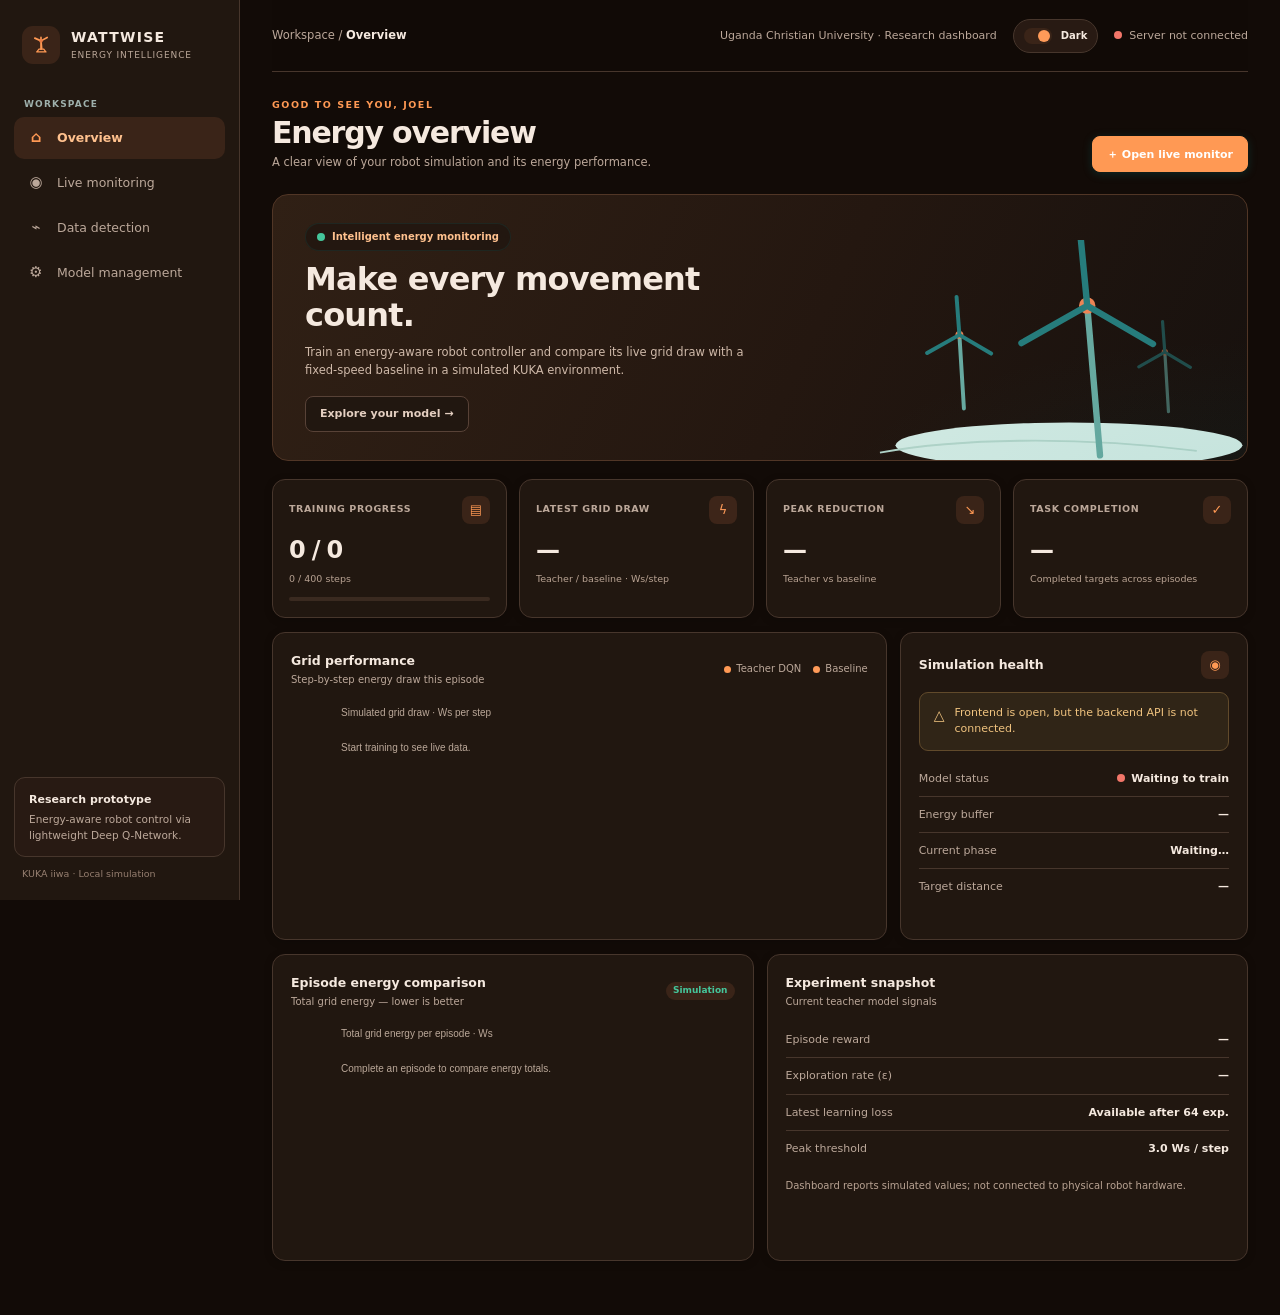
==== commit 24434c27: "Add dark dashboard theme and mode toggle" ====
--- a/frontend/web.html
+++ b/frontend/web.html
@@ -1,5 +1,5 @@
 <!doctype html>
-<html lang="en">
+<html lang="en" data-theme="dark">
 <head>
   <meta charset="utf-8">
   <meta name="viewport" content="width=device-width, initial-scale=1">
@@ -7,28 +7,107 @@
   <style>
     /* ── tokens ──────────────────────────────────────────────────── */
     :root {
-      --ink:       #0f2422;
-      --ink2:      #2a3f3c;
-      --muted:     #6b7f7c;
-      --line:      #e4edea;
-      --paper:     #ffffff;
-      --canvas:    #f2f6f4;
-      --teal:      #08807f;
-      --teal-d:    #065f60;
-      --teal-l:    #e0f4f1;
-      --teal-m:    #b3e4de;
-      --orange:    #e97b44;
-      --orange-l:  #fff1e8;
-      --red:       #d44f43;
-      --green:     #20a073;
-      --shadow-s:  0 2px 8px rgba(8,128,127,.07);
-      --shadow-m:  0 6px 22px rgba(8,128,127,.10);
-      --shadow-l:  0 16px 48px rgba(8,128,127,.14);
+      color-scheme: dark;
+      --ink: #f5e9df;
+      --ink2: #e4cfc1;
+      --muted: #bca89a;
+      --line: #47362c;
+      --paper: #211710;
+      --canvas: #120b07;
+      --teal: #ff9954;
+      --teal-d: #ffc18e;
+      --teal-l: #3a2418;
+      --teal-m: #61402d;
+      --orange: #ff9b59;
+      --orange-l: #3d2519;
+      --red: #f27669;
+      --green: #45c69b;
+      --surface-soft: #281a13;
+      --surface-hover: #302018;
+      --topbar-bg: rgba(18,11,7,.88);
+      --text-secondary: #cfb9a9;
+      --text-subtle: #b9a393;
+      --text-faint: #967f70;
+      --border-strong: #584237;
+      --hero-border: #513626;
+      --hero-start: #302015;
+      --hero-mid: #241710;
+      --hero-end: #17110e;
+      --alert-border: #344a3c;
+      --alert-bg: #1b251e;
+      --alert-text: #d7e5d9;
+      --warning-border: #614a2b;
+      --warning-bg: #302517;
+      --warning-text: #f0c37f;
+      --error-border: #60342e;
+      --error-bg: #301a17;
+      --error-text: #f1a097;
+      --track: #3a2a20;
+      --chart-grid: #59463b;
+      --chart-label: #bba899;
+      --chart-threshold: rgba(242,118,105,.65);
+      --chart-baseline: #f19a62;
+      --chart-agent: #53b99d;
+      --robot-base-start: #60432f;
+      --robot-base-end: #3e2b20;
+      --robot-link: #75bbae;
+      --shadow-s: 0 2px 8px rgba(0,0,0,.18);
+      --shadow-m: 0 6px 22px rgba(0,0,0,.25);
+      --shadow-l: 0 16px 48px rgba(0,0,0,.32);
       --radius:    13px;
       --sidebar-w: 240px;
       font: 13px/1.55 "Inter", "Segoe UI", system-ui, sans-serif;
       color: var(--ink);
       background: var(--canvas);
+    }
+    html[data-theme="light"] {
+      color-scheme: light;
+      --ink: #0f2422;
+      --ink2: #2a3f3c;
+      --muted: #6b7f7c;
+      --line: #e4edea;
+      --paper: #ffffff;
+      --canvas: #f2f6f4;
+      --teal: #08807f;
+      --teal-d: #065f60;
+      --teal-l: #e0f4f1;
+      --teal-m: #b3e4de;
+      --orange: #e97b44;
+      --orange-l: #fff1e8;
+      --red: #d44f43;
+      --green: #20a073;
+      --surface-soft: #fafcfb;
+      --surface-hover: #f1f7f5;
+      --topbar-bg: rgba(242,246,244,.88);
+      --text-secondary: #5f7571;
+      --text-subtle: #8fa09d;
+      --text-faint: #a0afac;
+      --border-strong: #dce8e4;
+      --hero-border: #cce8df;
+      --hero-start: #dff2ed;
+      --hero-mid: #ecf6f2;
+      --hero-end: #f5f8f1;
+      --alert-border: #d4ebe5;
+      --alert-bg: #f2faf7;
+      --alert-text: #4a6360;
+      --warning-border: #f3dfbf;
+      --warning-bg: #fffbf0;
+      --warning-text: #7a5528;
+      --error-border: #f0cdc9;
+      --error-bg: #fff5f3;
+      --error-text: #9a3530;
+      --track: #edf1ef;
+      --chart-grid: #e2ece8;
+      --chart-label: #879490;
+      --chart-threshold: rgba(217,89,76,.45);
+      --chart-baseline: #e97b44;
+      --chart-agent: #08807f;
+      --robot-base-start: #d4e8e2;
+      --robot-base-end: #c0dcd4;
+      --robot-link: #78c0b5;
+      --shadow-s: 0 2px 8px rgba(8,128,127,.07);
+      --shadow-m: 0 6px 22px rgba(8,128,127,.10);
+      --shadow-l: 0 16px 48px rgba(8,128,127,.14);
     }
     @import url('https://fonts.googleapis.com/css2?family=Inter:wght@400;500;600;700;800&display=swap');
     *, *::before, *::after { box-sizing: border-box; margin: 0; padding: 0; }
@@ -59,7 +138,7 @@
     .nav { display: grid; gap: 3px; }
     .nav-btn {
       display: flex; align-items: center; gap: 11px; min-height: 42px; padding: 0 12px;
-      border: 0; border-radius: 10px; background: transparent; color: #697d79; cursor: pointer;
+      border: 0; border-radius: 10px; background: transparent; color: var(--muted); cursor: pointer;
       text-align: left; font-size: 12.5px; font-weight: 500;
       transition: background .18s ease, color .18s ease, transform .15s ease;
       position: relative; overflow: hidden;
@@ -68,7 +147,7 @@
       content: ''; position: absolute; inset: 0; border-radius: inherit;
       background: var(--teal); opacity: 0; transition: opacity .2s ease;
     }
-    .nav-btn:hover { background: #f1f7f5; color: var(--ink); transform: translateX(2px); }
+    .nav-btn:hover { background: var(--surface-hover); color: var(--ink); transform: translateX(2px); }
     .nav-btn.active { background: var(--teal-l); color: var(--teal-d); font-weight: 700; }
     .nav-btn.active .nav-ico { color: var(--teal); }
     .nav-ico { font-size: 15px; width: 20px; text-align: center; flex-shrink: 0; transition: transform .2s ease; }
@@ -76,10 +155,10 @@
     .sidebar-spacer { flex: 1; min-height: 20px; }
     .project-chip {
       padding: 13px 14px; border: 1px solid var(--line); border-radius: 11px;
-      background: #fafcfb; font-size: 10.5px; color: var(--muted); line-height: 1.55;
+      background: var(--surface-soft); font-size: 10.5px; color: var(--muted); line-height: 1.55;
     }
     .project-chip strong { color: var(--ink); display: block; margin-bottom: 3px; font-size: 11px; }
-    .sidebar-foot { padding: 10px 8px 0; font-size: 9.5px; color: #a0afac; }
+    .sidebar-foot { padding: 10px 8px 0; font-size: 9.5px; color: var(--text-faint); }
 
     /* ── main workspace ──────────────────────────────────────────── */
     .workspace { min-width: 0; padding: 0 32px 40px; background: var(--canvas); }
@@ -87,17 +166,32 @@
       display: flex; align-items: center; justify-content: space-between;
       min-height: 72px; border-bottom: 1px solid var(--line); gap: 16px;
       position: sticky; top: 0; z-index: 50;
-      background: rgba(242,246,244,.85); backdrop-filter: blur(12px);
+      background: var(--topbar-bg); backdrop-filter: blur(12px);
     }
     .crumbs { font-size: 11.5px; color: var(--muted); }
     .crumbs strong { color: var(--ink); font-weight: 700; }
     .topbar-r { display: flex; align-items: center; gap: 16px; }
     .date-lbl { font-size: 11px; color: var(--muted); }
-    .srv-status { display: inline-flex; align-items: center; gap: 7px; font-size: 11px; color: #556260; }
+    .srv-status { display: inline-flex; align-items: center; gap: 7px; font-size: 11px; color: var(--muted); }
+    .theme-toggle {
+      display: inline-flex; align-items: center; gap: 9px; min-height: 34px;
+      padding: 0 10px; border: 1px solid var(--line); border-radius: 18px;
+      background: var(--surface-soft); color: var(--ink); font-size: 10px; font-weight: 700;
+      cursor: pointer; transition: background .2s ease, border-color .2s ease;
+    }
+    .theme-toggle:hover { background: var(--surface-hover); border-color: var(--border-strong); }
+    .theme-toggle:focus-visible { outline: 2px solid var(--teal); outline-offset: 2px; }
+    .theme-switch { width: 28px; height: 16px; padding: 2px; border-radius: 10px; background: var(--teal-l); }
+    .theme-switch::after {
+      content: ''; display: block; width: 12px; height: 12px; border-radius: 50%;
+      background: var(--orange); transform: translateX(12px); transition: transform .2s ease;
+    }
+    html[data-theme="light"] .theme-switch { background: var(--teal); }
+    html[data-theme="light"] .theme-switch::after { background: #fff; transform: translateX(0); }
 
     /* live dot */
     .dot {
-      width: 8px; height: 8px; border-radius: 50%; background: #b0bfbc;
+      width: 8px; height: 8px; border-radius: 50%; background: var(--text-faint);
       transition: background .4s ease, box-shadow .4s ease;
     }
     .dot.running {
@@ -105,6 +199,7 @@
       box-shadow: 0 0 0 0 rgba(32,160,115,.5);
       animation: ripple 1.6s infinite;
     }
+    .dot.connected { background: var(--green); }
     .dot.error { background: var(--red); }
     @keyframes ripple {
       0%   { box-shadow: 0 0 0 0   rgba(32,160,115,.5); }
@@ -132,17 +227,17 @@
     /* ── buttons ─────────────────────────────────────────────────── */
     .btn {
       display: inline-flex; align-items: center; justify-content: center; gap: 6px;
-      min-height: 36px; padding: 0 14px; border: 1px solid #dce8e4; border-radius: 8px;
-      background: var(--paper); color: #3f5450; font-size: 11px; font-weight: 700;
+      min-height: 36px; padding: 0 14px; border: 1px solid var(--border-strong); border-radius: 8px;
+      background: var(--paper); color: var(--ink2); font-size: 11px; font-weight: 700;
       cursor: pointer; transition: border-color .15s, background .15s, transform .12s, box-shadow .15s;
     }
-    .btn:hover:not(:disabled) { border-color: #afd4cc; background: #f5faf8; box-shadow: var(--shadow-s); transform: translateY(-1px); }
+    .btn:hover:not(:disabled) { border-color: var(--teal); background: var(--surface-hover); box-shadow: var(--shadow-s); transform: translateY(-1px); }
     .btn:active:not(:disabled) { transform: translateY(0); box-shadow: none; }
     .btn:disabled { opacity: .42; cursor: not-allowed; }
     .btn.primary { background: var(--teal); border-color: var(--teal); color: #fff; box-shadow: 0 2px 10px rgba(8,128,127,.25); }
     .btn.primary:hover:not(:disabled) { background: var(--teal-d); border-color: var(--teal-d); box-shadow: 0 4px 18px rgba(8,128,127,.35); }
-    .btn.danger  { border-color: #f0d7d2; color: #9a3e37; }
-    .btn.danger:hover:not(:disabled) { background: #fff5f3; }
+    .btn.danger  { border-color: var(--error-border); color: var(--error-text); }
+    .btn.danger:hover:not(:disabled) { background: var(--error-bg); }
 
     /* ── hero ────────────────────────────────────────────────────── */
     .hero {
@@ -150,8 +245,8 @@
       grid-template-columns: minmax(0,1.1fr) minmax(160px,.75fr);
       align-items: center; min-height: 210px;
       padding: 28px 32px; border-radius: 16px;
-      border: 1px solid #cce8df;
-      background: linear-gradient(115deg, #dff2ed 0%, #ecf6f2 55%, #f5f8f1 100%);
+      border: 1px solid var(--hero-border);
+      background: linear-gradient(115deg, var(--hero-start) 0%, var(--hero-mid) 55%, var(--hero-end) 100%);
       margin-bottom: 18px;
     }
     .hero::after {
@@ -161,10 +256,10 @@
     }
     .hero-copy { position: relative; z-index: 1; }
     .hero-copy h2 { font-size: clamp(20px,2.8vw,32px); line-height: 1.15; margin: 10px 0; max-width: 420px; }
-    .hero-copy p { font-size: 11.5px; color: #5f7571; margin-bottom: 16px; max-width: 440px; }
+    .hero-copy p { font-size: 11.5px; color: var(--text-secondary); margin-bottom: 16px; max-width: 440px; }
     .pill {
       display: inline-flex; align-items: center; gap: 7px; padding: 5px 11px;
-      border-radius: 20px; background: rgba(255,255,255,.8); backdrop-filter: blur(6px);
+      border-radius: 20px; background: color-mix(in srgb, var(--paper) 82%, transparent); backdrop-filter: blur(6px);
       color: var(--teal-d); font-size: 10px; font-weight: 750;
       border: 1px solid rgba(8,128,127,.15);
     }
@@ -202,10 +297,10 @@
       font-variant-numeric: tabular-nums;
       transition: color .3s ease;
     }
-    .munit { font-size: 9.5px; color: #8fa09d; margin-top: 3px; }
-    .mtrack { height: 4px; border-radius: 4px; background: #edf1ef; margin-top: 10px; overflow: hidden; }
+    .munit { font-size: 9.5px; color: var(--text-subtle); margin-top: 3px; }
+    .mtrack { height: 4px; border-radius: 4px; background: var(--track); margin-top: 10px; overflow: hidden; }
     .mfill { height: 100%; border-radius: inherit; background: linear-gradient(90deg, var(--teal), #55b89e); transition: width .5s cubic-bezier(.4,0,.2,1); }
-    .mgauge { height: 4px; border-radius: 4px; background: #edf1ef; margin-top: 10px; overflow: hidden; }
+    .mgauge { height: 4px; border-radius: 4px; background: var(--track); margin-top: 10px; overflow: hidden; }
     .mgaugefill { height: 100%; border-radius: inherit; background: linear-gradient(90deg, #e9a855, var(--green)); transition: width .5s cubic-bezier(.4,0,.2,1); }
 
     /* ── panels ──────────────────────────────────────────────────── */
@@ -230,48 +325,48 @@
     .slist { margin-top: 10px; }
     .srow {
       display: flex; align-items: center; justify-content: space-between; gap: 10px;
-      padding: 9px 0; border-bottom: 1px solid #eff3f0; font-size: 11px;
+      padding: 9px 0; border-bottom: 1px solid var(--line); font-size: 11px;
       transition: background .15s ease;
     }
     .srow:last-child { border-bottom: 0; }
-    .srow:hover { background: #fafcfb; border-radius: 6px; padding-left: 6px; padding-right: 6px; }
-    .srow .sk { color: #6e7f7b; }
-    .sval { display: inline-flex; align-items: center; gap: 6px; color: #2e4440; font-weight: 700; }
+    .srow:hover { background: var(--surface-soft); border-radius: 6px; padding-left: 6px; padding-right: 6px; }
+    .srow .sk { color: var(--muted); }
+    .sval { display: inline-flex; align-items: center; gap: 6px; color: var(--ink); font-weight: 700; }
 
     /* ── alert ───────────────────────────────────────────────────── */
     .alert {
       display: flex; align-items: flex-start; gap: 10px; padding: 12px 14px;
-      border: 1px solid #d4ebe5; border-radius: 9px; background: #f2faf7;
-      color: #4a6360; font-size: 11px; line-height: 1.5;
+      border: 1px solid var(--alert-border); border-radius: 9px; background: var(--alert-bg);
+      color: var(--alert-text); font-size: 11px; line-height: 1.5;
       transition: background .3s ease, border-color .3s ease;
     }
-    .alert.warning { border-color: #f3dfbf; background: #fffbf0; color: #7a5528; }
-    .alert.error   { border-color: #f0cdc9; background: #fff5f3; color: #9a3530; }
+    .alert.warning { border-color: var(--warning-border); background: var(--warning-bg); color: var(--warning-text); }
+    .alert.error   { border-color: var(--error-border); background: var(--error-bg); color: var(--error-text); }
     .alert-ico { font-size: 14px; flex-shrink: 0; }
 
     /* ── table ───────────────────────────────────────────────────── */
     .twrap { overflow-x: auto; }
     .tbl { width: 100%; border-collapse: collapse; font-size: 10.5px; }
-    .tbl th, .tbl td { padding: 10px 8px; border-bottom: 1px solid #edf1ef; text-align: left; white-space: nowrap; }
-    .tbl th { font-size: 9px; font-weight: 750; color: #82918d; text-transform: uppercase; letter-spacing: .06em; }
-    .tbl td { color: #4d5f5b; }
+    .tbl th, .tbl td { padding: 10px 8px; border-bottom: 1px solid var(--line); text-align: left; white-space: nowrap; }
+    .tbl th { font-size: 9px; font-weight: 750; color: var(--muted); text-transform: uppercase; letter-spacing: .06em; }
+    .tbl td { color: var(--ink2); }
     .tbl td:last-child, .tbl th:last-child { text-align: right; }
     .tbl tbody tr { transition: background .15s ease; }
-    .tbl tbody tr:hover { background: #f8fbf9; }
+    .tbl tbody tr:hover { background: var(--surface-hover); }
     .tbl td.hi { color: var(--teal-d); font-weight: 700; }
-    .tag { display: inline-flex; padding: 2px 7px; border-radius: 10px; background: #e5f4ee; color: #1f7a57; font-size: 9px; font-weight: 750; }
-    .tag.warn { background: #fff2df; color: #a06522; }
+    .tag { display: inline-flex; padding: 2px 7px; border-radius: 10px; background: var(--teal-l); color: var(--green); font-size: 9px; font-weight: 750; }
+    .tag.warn { background: var(--orange-l); color: var(--teal-d); }
 
     /* ── controls ────────────────────────────────────────────────── */
     .controls { display: flex; flex-wrap: wrap; align-items: flex-end; gap: 10px; margin-top: 14px; }
-    label { display: grid; gap: 5px; font-size: 9.5px; font-weight: 700; color: #657672; letter-spacing: .03em; }
-    input[type="number"] { width: 104px; min-height: 36px; padding: 0 10px; border: 1px solid #dce8e4; border-radius: 8px; background: var(--paper); transition: border-color .15s, box-shadow .15s; }
+    label { display: grid; gap: 5px; font-size: 9.5px; font-weight: 700; color: var(--muted); letter-spacing: .03em; }
+    input[type="number"] { width: 104px; min-height: 36px; padding: 0 10px; border: 1px solid var(--border-strong); border-radius: 8px; background: var(--paper); transition: border-color .15s, box-shadow .15s; }
     input[type="number"]:focus { outline: none; border-color: var(--teal); box-shadow: 0 0 0 3px rgba(8,128,127,.12); }
     input[type="range"] { width: 120px; accent-color: var(--teal); }
     .speed-val { color: var(--teal-d); font-size: 10px; font-weight: 750; }
-    .err-msg { margin: 10px 0 0; padding: 10px 12px; border: 1px solid #f0d3ce; border-radius: 8px; background: #fff5f3; color: #a03530; font-size: 11px; animation: fadeSlide .2s ease; }
+    .err-msg { margin: 10px 0 0; padding: 10px 12px; border: 1px solid var(--error-border); border-radius: 8px; background: var(--error-bg); color: var(--error-text); font-size: 11px; animation: fadeSlide .2s ease; }
     .err-msg[hidden] { display: none; }
-    .note { margin-top: 12px; font-size: 10px; color: #8fa09d; line-height: 1.65; }
+    .note { margin-top: 12px; font-size: 10px; color: var(--text-subtle); line-height: 1.65; }
 
     /* ── phases ──────────────────────────────────────────────────── */
     .phase-grid { display: grid; grid-template-columns: repeat(3,minmax(0,1fr)); gap: 12px; margin-bottom: 14px; }
@@ -281,7 +376,7 @@
       transition: transform .2s ease, box-shadow .2s ease, border-color .2s ease;
     }
     .phase-card:hover { transform: translateY(-3px); box-shadow: var(--shadow-m); }
-    .phase-card.active { border-color: #9ed3c8; background: linear-gradient(135deg, #f0fbf8, #f8fdfc); }
+    .phase-card.active { border-color: var(--teal); background: linear-gradient(135deg, var(--teal-l), var(--surface-soft)); }
     .phase-num { font-size: 9px; font-weight: 800; letter-spacing: .12em; text-transform: uppercase; color: var(--teal); }
     .phase-card h3 { margin: 8px 0 4px; font-size: 13.5px; }
     .phase-card p { font-size: 10px; color: var(--muted); }
@@ -290,13 +385,13 @@
       border-radius: 20px; font-size: 9px; font-weight: 750;
     }
     .phase-badge.p0 { background: var(--teal-l); color: var(--teal-d); }
-    .phase-badge.p1 { background: var(--orange-l); color: #c4632a; }
+    .phase-badge.p1 { background: var(--orange-l); color: var(--teal-d); }
 
     /* ── history list ────────────────────────────────────────────── */
     .hist { max-height: 275px; overflow-y: auto; list-style: none; padding: 0; }
-    .hist li { padding: 8px 0; border-bottom: 1px solid #eff3f0; font-size: 10px; color: #607370; animation: fadeSlide .2s ease; }
+    .hist li { padding: 8px 0; border-bottom: 1px solid var(--line); font-size: 10px; color: var(--muted); animation: fadeSlide .2s ease; }
     .hist li:last-child { border-bottom: 0; }
-    .empty-note { font-size: 11px; color: #98a7a4; }
+    .empty-note { font-size: 11px; color: var(--text-subtle); }
 
     /* ── toast ───────────────────────────────────────────────────── */
     #toast-container { position: fixed; bottom: 22px; right: 22px; z-index: 9999; display: flex; flex-direction: column; gap: 8px; pointer-events: none; }
@@ -382,6 +477,10 @@
       <div class="crumbs">Workspace / <strong id="crumb">Overview</strong></div>
       <div class="topbar-r">
         <span class="date-lbl">Uganda Christian University · Research dashboard</span>
+        <button class="theme-toggle" id="theme-toggle" type="button" aria-label="Switch to light theme" aria-pressed="true">
+          <span class="theme-switch" aria-hidden="true"></span>
+          <span class="theme-mode-label">Dark</span>
+        </button>
         <span class="srv-status">
           <span class="dot" id="sdot"></span>
           <span id="stxt">Connecting…</span>
@@ -701,6 +800,45 @@
   /* ── helpers ──────────────────────────────────────────────── */
   const $ = id => document.getElementById(id);
   const fmt = (v, d=2) => typeof v === 'number' && isFinite(v) ? v.toFixed(d) : '—';
+  const THEME_STORAGE_KEY = 'wattwise-theme';
+
+  function applyTheme(theme, persist = false) {
+    const selectedTheme = theme === 'light' ? 'light' : 'dark';
+    document.documentElement.dataset.theme = selectedTheme;
+    const label = document.querySelector('.theme-mode-label');
+    const toggle = $('theme-toggle');
+    label.textContent = selectedTheme === 'dark' ? 'Dark' : 'Light';
+    toggle.setAttribute('aria-pressed', String(selectedTheme === 'dark'));
+    toggle.setAttribute(
+      'aria-label',
+      selectedTheme === 'dark' ? 'Switch to light theme' : 'Switch to dark theme'
+    );
+    if (persist) {
+      try {
+        localStorage.setItem(THEME_STORAGE_KEY, selectedTheme);
+      } catch (error) {
+        console.warn('Theme preference could not be saved.', error);
+      }
+    }
+  }
+
+  try {
+    const savedTheme = localStorage.getItem(THEME_STORAGE_KEY);
+    if (savedTheme === 'light' || savedTheme === 'dark') applyTheme(savedTheme);
+  } catch (error) {
+    console.warn('Saved theme preference could not be loaded.', error);
+  }
+  $('theme-toggle').addEventListener('click', () => {
+    const nextTheme = document.documentElement.dataset.theme === 'dark' ? 'light' : 'dark';
+    applyTheme(nextTheme, true);
+    drawGridChart('grid-chart', latestState?.series || []);
+    drawGridChart('grid-chart-mon', latestState?.series || []);
+    drawEpChart(hist);
+  });
+
+  function themeColor(name) {
+    return getComputedStyle(document.documentElement).getPropertyValue(name).trim();
+  }
 
   /* ── toast ────────────────────────────────────────────────── */
   function toast(msg, kind = '') {
@@ -751,27 +889,27 @@
     const d = prepCanvas(id); if (!d) return;
     const { ctx, w, h } = d;
     const box = { l: 50, r: 14, t: 26, b: 30 };
-    ctx.fillStyle = '#879490'; ctx.font = '10px Inter,sans-serif';
+    ctx.fillStyle = themeColor('--chart-label'); ctx.font = '10px Inter,sans-serif';
     ctx.fillText('Simulated grid draw · Ws per step', box.l, 15);
     if (!series.length) { ctx.fillText('Start training to see live data.', box.l, 50); return; }
     const vals = series.flatMap(p => [p.agent, p.baseline]).filter(isFinite);
     const maxV = Math.max(3, ...vals) * 1.08;
     // axes
-    ctx.strokeStyle = '#e2ece8'; ctx.lineWidth = 1;
+    ctx.strokeStyle = themeColor('--chart-grid'); ctx.lineWidth = 1;
     ctx.beginPath(); ctx.moveTo(box.l, box.t); ctx.lineTo(box.l, h - box.b); ctx.lineTo(w - box.r, h - box.b); ctx.stroke();
-    ctx.fillStyle = '#8fa09d'; ctx.font = '9px Inter,sans-serif';
+    ctx.fillStyle = themeColor('--chart-label'); ctx.font = '9px Inter,sans-serif';
     ctx.fillText(maxV.toFixed(1)+' Ws', 2, box.t + 4);
     ctx.fillText('0 Ws', 2, h - box.b);
     // peak line
     const py = v => box.t + (maxV - v) / maxV * (h - box.t - box.b);
     const px = i => box.l + i / Math.max(1, series.length - 1) * (w - box.l - box.r);
     const peakY = py(3.0);
-    ctx.setLineDash([5, 4]); ctx.strokeStyle = 'rgba(217,89,76,.35)'; ctx.lineWidth = 1;
+    ctx.setLineDash([5, 4]); ctx.strokeStyle = themeColor('--chart-threshold'); ctx.lineWidth = 1;
     ctx.beginPath(); ctx.moveTo(box.l, peakY); ctx.lineTo(w - box.r, peakY); ctx.stroke();
-    ctx.setLineDash([]); ctx.fillStyle = 'rgba(217,89,76,.7)'; ctx.font = '9px Inter,sans-serif';
+    ctx.setLineDash([]); ctx.fillStyle = themeColor('--chart-label'); ctx.font = '9px Inter,sans-serif';
     ctx.fillText('Peak 3.0 Ws', box.l + 4, peakY - 3);
     // lines
-    for (const [key, col] of [['baseline', '#e97b44'], ['agent', '#08807f']]) {
+    for (const [key, col] of [['baseline', themeColor('--chart-baseline')], ['agent', themeColor('--chart-agent')]]) {
       const pts = series.map((p, i) => ({ x: px(i), y: py(p[key]) })).filter(p => isFinite(p.y));
       if (!pts.length) continue;
       // gradient fill
@@ -797,22 +935,22 @@
     const d = prepCanvas('ep-chart'); if (!d) return;
     const { ctx, w, h } = d;
     const box = { l: 50, r: 14, t: 26, b: 30 };
-    ctx.fillStyle = '#879490'; ctx.font = '10px Inter,sans-serif';
+    ctx.fillStyle = themeColor('--chart-label'); ctx.font = '10px Inter,sans-serif';
     ctx.fillText('Total grid energy per episode · Ws', box.l, 15);
     if (!hist.length) { ctx.fillText('Complete an episode to compare energy totals.', box.l, 50); return; }
-    ctx.strokeStyle = '#e2ece8'; ctx.lineWidth = 1;
+    ctx.strokeStyle = themeColor('--chart-grid'); ctx.lineWidth = 1;
     ctx.beginPath(); ctx.moveTo(box.l, box.t); ctx.lineTo(box.l, h-box.b); ctx.lineTo(w-box.r, h-box.b); ctx.stroke();
     const vals = hist.flatMap(it => [it.grid_energy, it.baseline_grid_energy]).filter(isFinite);
     const maxV = Math.max(1, ...vals) * 1.1;
-    ctx.fillStyle = '#8fa09d'; ctx.font = '9px Inter,sans-serif';
+    ctx.fillStyle = themeColor('--chart-label'); ctx.font = '9px Inter,sans-serif';
     ctx.fillText(maxV.toFixed(0)+' Ws', 2, box.t + 4);
     const gw = (w - box.l - box.r) / hist.length;
     const bw = Math.max(3, Math.min(20, gw * .32));
     hist.forEach((it, i) => {
       const cx = box.l + i * gw + gw / 2;
       for (const [val, col, off] of [
-        [it.baseline_grid_energy, '#e97b44', -bw * .6],
-        [it.grid_energy,          '#08807f',  bw * .6]
+        [it.baseline_grid_energy, themeColor('--chart-baseline'), -bw * .6],
+        [it.grid_energy,          themeColor('--chart-agent'),  bw * .6]
       ]) {
         const bh = (val / maxV) * (h - box.t - box.b);
         const grd = ctx.createLinearGradient(0, h-box.b-bh, 0, h-box.b);
@@ -836,7 +974,7 @@
     const ox = w * .5, oy = h - 28;
     // base plate
     const grd = ctx.createLinearGradient(ox-44, oy, ox+44, oy+14);
-    grd.addColorStop(0, '#d4e8e2'); grd.addColorStop(1, '#c0dcd4');
+    grd.addColorStop(0, themeColor('--robot-base-start')); grd.addColorStop(1, themeColor('--robot-base-end'));
     ctx.fillStyle = grd;
     ctx.beginPath(); ctx.roundRect ? ctx.roundRect(ox-44, oy, 88, 14, 5) : ctx.rect(ox-44, oy, 88, 14);
     ctx.fill();
@@ -850,21 +988,21 @@
       const ny = y + Math.sin(angle) * lens[i];
       // shadow
       ctx.shadowColor = 'rgba(8,128,127,.15)'; ctx.shadowBlur = 8;
-      ctx.strokeStyle = i < 3 ? '#78c0b5' : '#08807f';
+      ctx.strokeStyle = i < 3 ? themeColor('--robot-link') : themeColor('--chart-agent');
       ctx.lineWidth = 10 - i;
       ctx.lineCap = 'round';
       ctx.beginPath(); ctx.moveTo(x, y); ctx.lineTo(nx, ny); ctx.stroke();
       ctx.shadowBlur = 0;
       // joint dot
       ctx.beginPath(); ctx.arc(x, y, 5.5, 0, Math.PI*2);
-      ctx.fillStyle = '#fff'; ctx.fill();
-      ctx.strokeStyle = i < 3 ? '#08807f' : '#065f60'; ctx.lineWidth = 2; ctx.stroke();
+      ctx.fillStyle = themeColor('--paper'); ctx.fill();
+      ctx.strokeStyle = i < 3 ? themeColor('--chart-agent') : themeColor('--teal-d'); ctx.lineWidth = 2; ctx.stroke();
       x = nx; y = ny;
     });
     // end effector glow
-    ctx.shadowColor = '#08807f'; ctx.shadowBlur = 14;
+    ctx.shadowColor = themeColor('--chart-agent'); ctx.shadowBlur = 14;
     ctx.beginPath(); ctx.arc(x, y, 5, 0, Math.PI*2);
-    ctx.fillStyle = '#e97b44'; ctx.fill();
+    ctx.fillStyle = themeColor('--chart-baseline'); ctx.fill();
     ctx.shadowBlur = 0;
   }
 
@@ -892,9 +1030,9 @@
 
   function render(s) {
     latestState = s;
-    const msgs = { idle: s.pybullet_available ? 'Ready · local simulation' : 'PyBullet unavailable', running: s.stage === 'baseline' ? 'Measuring baseline' : 'Training', paused: 'Training paused', completed: 'Training complete', stopped: 'Training stopped', error: 'Training failed' };
+    const msgs = { idle: 'Ready · local simulation', running: s.stage === 'baseline' ? 'Measuring baseline' : 'Training', paused: 'Training paused', completed: 'Training complete', stopped: 'Training stopped', error: 'Training failed' };
     const statusText = msgs[s.status] || 'Local simulation';
-    const isRunning = s.status === 'running', isErr = s.status === 'error' || !s.pybullet_available;
+    const isRunning = s.status === 'running', isErr = s.status === 'error';
 
     // toast on status change
     if (prevStatus !== s.status) {
@@ -906,10 +1044,11 @@
     }
 
     const dotCls = `dot${isRunning ? ' running' : isErr ? ' error' : ''}`;
-    ['sdot','model-dot','mon-dot'].forEach(id => { if ($(id)) $(id).className = dotCls; });
-    $('stxt').textContent = statusText;
-    $('mon-status').textContent = statusText;
-    $('model-status').textContent = statusText;
+    $('sdot').className = `dot${isErr ? ' error' : ' connected'}`;
+    ['model-dot','mon-dot'].forEach(id => { if ($(id)) $(id).className = `${dotCls}${!s.pybullet_available && !isErr ? ' error' : ''}`; });
+    $('stxt').textContent = isErr ? statusText : 'Backend connected';
+    $('mon-status').textContent = s.pybullet_available ? statusText : 'Training unavailable';
+    $('model-status').textContent = s.pybullet_available ? statusText : 'PyBullet unavailable';
     $('data-status').textContent = s.pybullet_available ? 'Connected' : 'PyBullet unavailable';
     $('data-dot').className = `dot${s.pybullet_available ? ' running' : ' error'}`;
     $('model-file-status').textContent = s.model_available ? 'Teacher weights ready' : 'No saved teacher';
@@ -986,7 +1125,7 @@
   }
 
   /* ── api ──────────────────────────────────────────────────── */
-  const API_BASE = `${window.location.protocol}//${window.location.hostname}:5000`;
+  const API_BASE = '';
 
   async function api(path, body) {
     const r = await fetch(`${API_BASE}${path}`, {
@@ -995,7 +1134,7 @@
       body: body===undefined ? undefined : JSON.stringify(body)
     });
     const ct = r.headers.get('content-type') || '';
-    if (!ct.includes('application/json')) throw new Error('Backend API not connected. Start both services with: start_dashboard.bat');
+    if (!ct.includes('application/json')) throw new Error('Dashboard API did not return JSON. Restart it with: start_dashboard.bat');
     const data = await r.json();
     if (!r.ok) throw new Error(data.error || `Server returned ${r.status}`);
     return data;
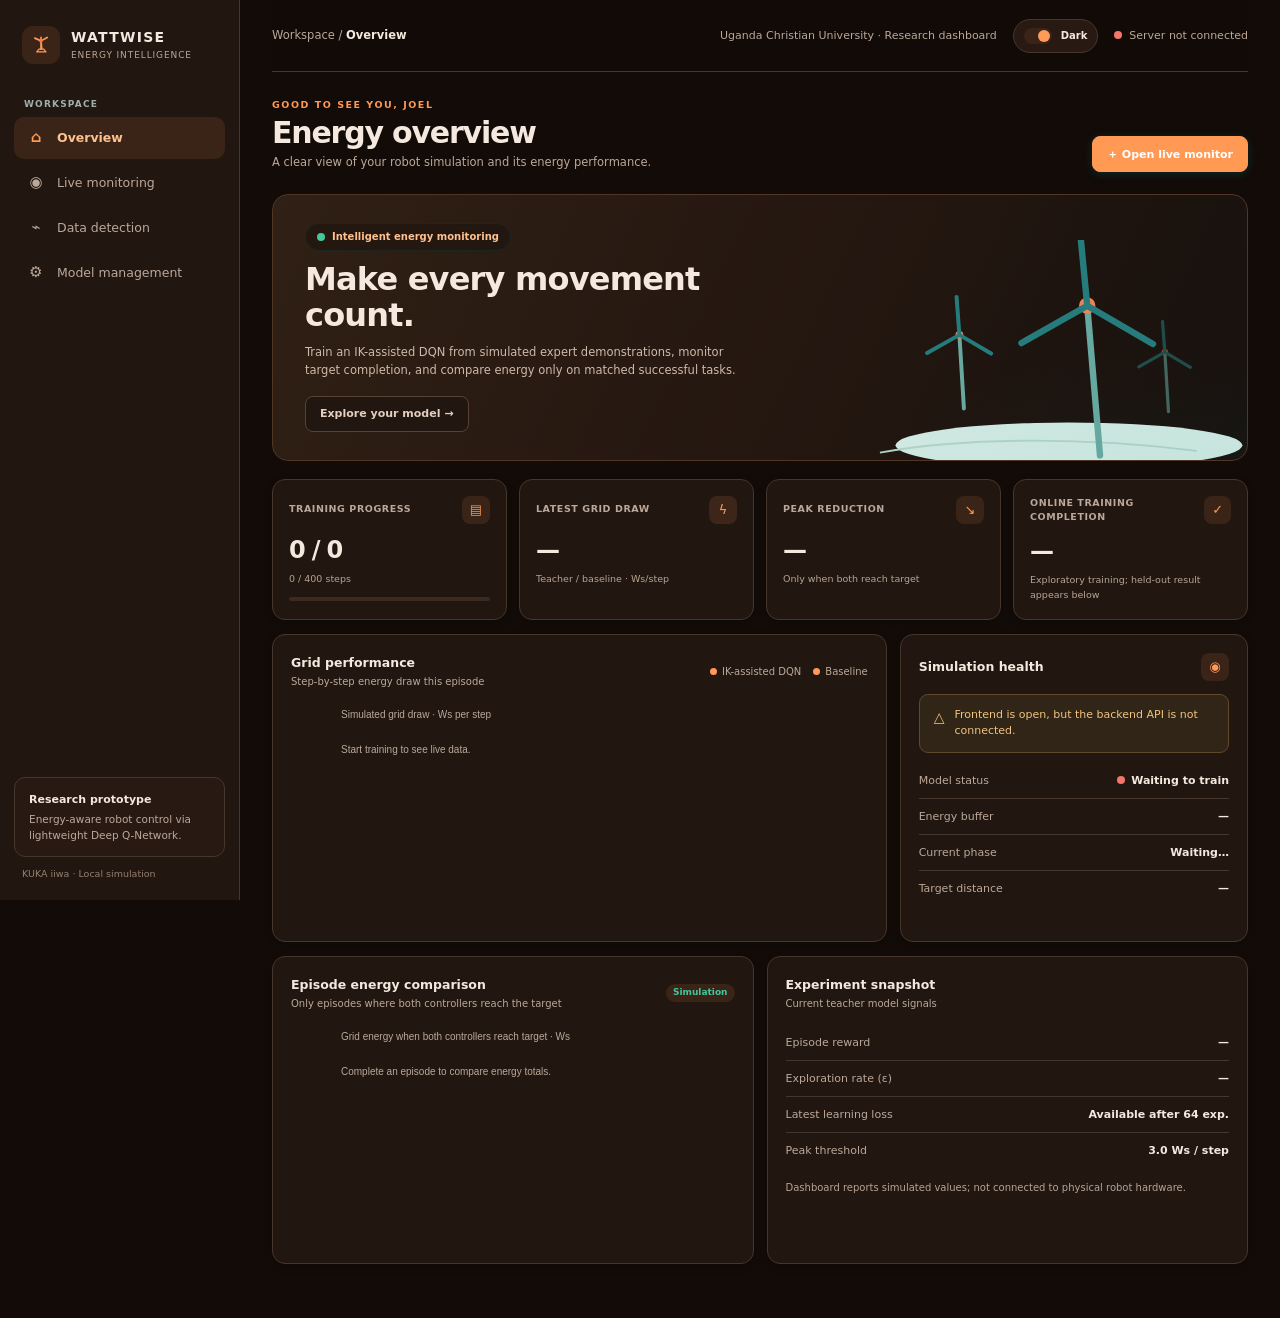
==== commit 5724b5e9: "Improve IK-assisted training and evaluation" ====
--- a/frontend/web.html
+++ b/frontend/web.html
@@ -504,7 +504,7 @@
         <div class="hero-copy">
           <div class="pill"><span class="dot running"></span> Intelligent energy monitoring</div>
           <h2>Make every movement count.</h2>
-          <p>Train an energy-aware robot controller and compare its live grid draw with a fixed-speed baseline in a simulated KUKA environment.</p>
+          <p>Train an IK-assisted DQN from simulated expert demonstrations, monitor target completion, and compare energy only on matched successful tasks.</p>
           <button class="btn" data-go="management">Explore your model →</button>
         </div>
         <svg class="hero-art" viewBox="0 0 460 260" fill="none" aria-hidden="true">
@@ -553,12 +553,12 @@
         <article class="metric">
           <div class="metric-top"><span class="mlabel">Peak reduction</span><span class="mico">↘</span></div>
           <div class="mval" id="peak-val">—</div>
-          <div class="munit">Teacher vs baseline</div>
+          <div class="munit">Only when both reach target</div>
         </article>
         <article class="metric">
-          <div class="metric-top"><span class="mlabel">Task completion</span><span class="mico">✓</span></div>
+          <div class="metric-top"><span class="mlabel">Online training completion</span><span class="mico">✓</span></div>
           <div class="mval" id="compl-val">—</div>
-          <div class="munit">Completed targets across episodes</div>
+          <div class="munit">Exploratory training; held-out result appears below</div>
         </article>
       </div>
 
@@ -567,7 +567,7 @@
           <div class="panel-head">
             <div><h3>Grid performance</h3><p class="panel-sub">Step-by-step energy draw this episode</p></div>
             <div class="legend">
-              <span><span class="leg-dot" style="background:var(--teal)"></span>Teacher DQN</span>
+              <span><span class="leg-dot" style="background:var(--teal)"></span>IK-assisted DQN</span>
               <span><span class="leg-dot" style="background:var(--orange)"></span>Baseline</span>
             </div>
           </div>
@@ -588,7 +588,7 @@
       <div class="grid2 eq">
         <article class="panel">
           <div class="panel-head">
-            <div><h3>Episode energy comparison</h3><p class="panel-sub">Total grid energy — lower is better</p></div>
+            <div><h3>Episode energy comparison</h3><p class="panel-sub">Only episodes where both controllers reach the target</p></div>
             <span class="tag">Simulation</span>
           </div>
           <canvas id="ep-chart"></canvas>
@@ -656,7 +656,7 @@
       <div class="grid2">
         <article class="panel">
           <div class="panel-head">
-            <div><h3>Live energy draw</h3><p class="panel-sub">Teacher DQN vs constant-speed baseline</p></div>
+            <div><h3>Live energy draw</h3><p class="panel-sub">IK-assisted DQN vs constant-speed IK baseline</p></div>
             <span class="tag">Peak limit 3.0 Ws</span>
           </div>
           <canvas id="grid-chart-mon"></canvas>
@@ -702,12 +702,12 @@
 
       <article class="panel">
         <div class="panel-head">
-          <div><h3>Completed episode results</h3><p class="panel-sub">Energy, completion, and peak reduction by run</p></div>
+          <div><h3>Completed episode results</h3><p class="panel-sub">Peak savings are reported only when both controllers reach the target.</p></div>
           <button id="exp-det" class="btn">↓ Export CSV</button>
         </div>
         <div class="twrap">
           <table class="tbl">
-            <thead><tr><th>Episode</th><th>Reward</th><th>Teacher energy</th><th>Baseline energy</th><th>Peak reduction</th><th>Target</th></tr></thead>
+            <thead><tr><th>Episode</th><th>Reward</th><th>Teacher energy</th><th>Baseline energy</th><th>Peak reduction</th><th>Target (teacher / baseline)</th></tr></thead>
             <tbody id="results-table"><tr><td colspan="6" class="empty-note">No episodes completed yet.</td></tr></tbody>
           </table>
         </div>
@@ -728,7 +728,7 @@
       <div class="phase-grid">
         <article class="phase-card active">
           <div class="phase-num">Phase 01 · In progress</div>
-          <h3>Teacher DQN</h3>
+          <h3>IK-assisted DQN teacher</h3>
           <p>Train and evaluate the PyTorch teacher policy in the simulated KUKA environment.</p>
         </article>
         <article class="phase-card">
@@ -745,18 +745,18 @@
 
       <div class="grid2 eq">
         <article class="panel">
-          <div class="panel-head"><div><h3>Teacher DQN configuration</h3><p class="panel-sub">Current research prototype settings</p></div><span class="tag">PyTorch</span></div>
+          <div class="panel-head"><div><h3>IK-assisted DQN configuration</h3><p class="panel-sub">Current research prototype settings</p></div><span class="tag">PyTorch</span></div>
           <div class="twrap">
             <table class="tbl">
               <tbody>
                 <tr><td>Observation space</td><td style="text-align:right;font-weight:700;color:var(--ink)">23 values</td></tr>
-                <tr><td>Discrete actions</td><td style="text-align:right;font-weight:700;color:var(--ink)">25</td></tr>
-                <tr><td>Q-network layers</td><td style="text-align:right;font-weight:700;color:var(--ink)">256 → 256 → 25</td></tr>
+                <tr><td>Discrete actions</td><td style="text-align:right;font-weight:700;color:var(--ink)">89</td></tr>
+                <tr><td>Q-network layers</td><td style="text-align:right;font-weight:700;color:var(--ink)">23 → 256 → 256 → 89</td></tr>
                 <tr><td>Replay buffer / batch</td><td style="text-align:right;font-weight:700;color:var(--ink)">10,000 / 64</td></tr>
                 <tr><td>Learning rate / γ</td><td style="text-align:right;font-weight:700;color:var(--ink)">0.001 / 0.99</td></tr>
-                <tr><td>Exploration schedule</td><td style="text-align:right;font-weight:700;color:var(--ink)">ε: 1.0 × 0.995 · min 0.01</td></tr>
-                <tr><td>Target network update</td><td style="text-align:right;font-weight:700;color:var(--ink)">Every 10 episodes</td></tr>
-                <tr><td>Episode phases</td><td style="text-align:right;font-weight:700;color:var(--ink)">Light 0–160 · Heavy 161–400</td></tr>
+                <tr><td>Exploration schedule</td><td style="text-align:right;font-weight:700;color:var(--ink)">ε: 0.10 × 0.995 · min 0.01</td></tr>
+                <tr><td>Target network update</td><td style="text-align:right;font-weight:700;color:var(--ink)">Every 5 episodes</td></tr>
+                <tr><td>Episode phases</td><td style="text-align:right;font-weight:700;color:var(--ink)">Light 0–49 · Heavy 50–200</td></tr>
               </tbody>
             </table>
           </div>
@@ -771,7 +771,7 @@
         <div class="panel-head">
           <div>
             <h3>Upload teacher weights</h3>
-            <p class="panel-sub">Use a compatible PyTorch state dictionary for this 23-input, 25-action teacher.</p>
+            <p class="panel-sub">Use a compatible PyTorch state dictionary for this 23-input, 89-action teacher.</p>
           </div>
           <span id="model-file-status" class="tag warn">No saved teacher</span>
         </div>
@@ -790,7 +790,7 @@
 
       <article class="panel" style="margin-top:13px">
         <div class="panel-head"><div><h3>About this experiment</h3><p class="panel-sub">Interpret results in context</p></div></div>
-        <p class="note">The baseline follows each target with inverse kinematics and maximum joint speed in the same seeded simulation. DQN actions are discrete velocity commands. The robot pose is an angle-based 2D schematic, not a PyBullet camera render. The dataset calibration, distillation, grid-fault scenarios, and Raspberry Pi/ONNX execution are planned stages, not currently implemented.</p>
+        <p class="note">The IK-assisted DQN is initialized from inverse-kinematics demonstrations. The baseline follows each target with fixed-speed inverse kinematics under the same buffer model. Current held-out results show target reaching but no verified energy savings; compare energy only when both policies complete the same seeded target. The robot pose is an angle-based 2D schematic, not a PyBullet camera render. Grid-fault scenarios and Raspberry Pi execution remain future work.</p>
       </article>
     </section>
   </main>
@@ -936,17 +936,20 @@
     const { ctx, w, h } = d;
     const box = { l: 50, r: 14, t: 26, b: 30 };
     ctx.fillStyle = themeColor('--chart-label'); ctx.font = '10px Inter,sans-serif';
-    ctx.fillText('Total grid energy per episode · Ws', box.l, 15);
+    ctx.fillText('Grid energy when both controllers reach target · Ws', box.l, 15);
     if (!hist.length) { ctx.fillText('Complete an episode to compare energy totals.', box.l, 50); return; }
+    const comparable = hist.filter(it => it.energy_comparison_valid);
+    if (!comparable.length) { ctx.fillText('No episode has both controllers reaching target.', box.l, 50); return; }
     ctx.strokeStyle = themeColor('--chart-grid'); ctx.lineWidth = 1;
     ctx.beginPath(); ctx.moveTo(box.l, box.t); ctx.lineTo(box.l, h-box.b); ctx.lineTo(w-box.r, h-box.b); ctx.stroke();
-    const vals = hist.flatMap(it => [it.grid_energy, it.baseline_grid_energy]).filter(isFinite);
+    const vals = comparable.flatMap(it => [it.grid_energy, it.baseline_grid_energy]).filter(isFinite);
     const maxV = Math.max(1, ...vals) * 1.1;
     ctx.fillStyle = themeColor('--chart-label'); ctx.font = '9px Inter,sans-serif';
     ctx.fillText(maxV.toFixed(0)+' Ws', 2, box.t + 4);
     const gw = (w - box.l - box.r) / hist.length;
     const bw = Math.max(3, Math.min(20, gw * .32));
     hist.forEach((it, i) => {
+      if (!it.energy_comparison_valid) return;
       const cx = box.l + i * gw + gw / 2;
       for (const [val, col, off] of [
         [it.baseline_grid_energy, themeColor('--chart-baseline'), -bw * .6],
@@ -1030,7 +1033,7 @@
 
   function render(s) {
     latestState = s;
-    const msgs = { idle: 'Ready · local simulation', running: s.stage === 'baseline' ? 'Measuring baseline' : 'Training', paused: 'Training paused', completed: 'Training complete', stopped: 'Training stopped', error: 'Training failed' };
+    const msgs = { idle: 'Ready · local simulation', running: s.stage === 'warmup' ? 'Collecting IK demonstrations' : s.stage === 'baseline' ? 'Measuring baseline' : 'Training', paused: 'Training paused', completed: 'Training complete', stopped: 'Training stopped', error: 'Training failed' };
     const statusText = msgs[s.status] || 'Local simulation';
     const isRunning = s.status === 'running', isErr = s.status === 'error';
 
@@ -1083,7 +1086,7 @@
     $('det-base').textContent = `${fmt(s.baseline_grid_draw)} Ws`;
 
     const last = hist[hist.length-1];
-    $('peak-val').textContent = last ? `${fmt(last.peak_reduction_percent)}%` : '—';
+    $('peak-val').textContent = last ? (last.energy_comparison_valid ? `${fmt(last.peak_reduction_percent)}%` : 'n/a') : '—';
     const done = hist.filter(it=>it.task_done).length;
     $('compl-val').textContent = hist.length ? `${fmt(done/hist.length*100,1)}%` : '—';
 
@@ -1099,7 +1102,7 @@
       else {
         hist.slice().reverse().forEach(it => {
           const li = document.createElement('li');
-          li.textContent = `Ep ${it.episode}: reward ${fmt(it.reward)}, grid ${fmt(it.grid_energy)} / base ${fmt(it.baseline_grid_energy)} Ws, peak ↓${fmt(it.peak_reduction_percent)}%, ${it.task_done ? '✓ target' : '✗ target'}`;
+          li.textContent = `Ep ${it.episode}: reward ${fmt(it.reward)}, grid ${fmt(it.grid_energy)} / base ${fmt(it.baseline_grid_energy)} Ws, peak ${it.energy_comparison_valid ? `${fmt(it.peak_reduction_percent)}%` : 'n/a'}, target teacher ${it.task_done ? '✓' : '✗'} / baseline ${it.baseline_task_done ? '✓' : '✗'}`;
           log.append(li);
         });
       }
@@ -1109,17 +1112,23 @@
       } else {
         hist.slice().reverse().forEach(it => {
           const tr = tbody.insertRow();
-          [it.episode, fmt(it.reward), `${fmt(it.grid_energy)} Ws`, `${fmt(it.baseline_grid_energy)} Ws`, `${fmt(it.peak_reduction_percent)}%`, it.task_done ? 'Target reached' : 'Not reached'].forEach((v, i) => {
+          [it.episode, fmt(it.reward), `${fmt(it.grid_energy)} Ws`, `${fmt(it.baseline_grid_energy)} Ws`, it.energy_comparison_valid ? `${fmt(it.peak_reduction_percent)}%` : 'n/a', `Teacher ${it.task_done ? 'reached' : 'missed'} / baseline ${it.baseline_task_done ? 'reached' : 'missed'}`].forEach((v, i) => {
             const td = tr.insertCell();
-            if (i === 4) { td.textContent = v; td.className = 'hi'; }
-            else if (i === 5) { const sp = document.createElement('span'); sp.className = `tag${it.task_done ? '' : ' warn'}`; sp.textContent = v; td.append(sp); }
+            if (i === 4) { td.textContent = v; td.className = it.energy_comparison_valid ? 'hi' : ''; }
+            else if (i === 5) { const sp = document.createElement('span'); sp.className = `tag${it.task_done && it.baseline_task_done ? '' : ' warn'}`; sp.textContent = v; td.append(sp); }
             else td.textContent = v;
           });
         });
       }
     }
 
-    const alertMsg = s.error ? [s.error, 'error'] : !s.pybullet_available ? ['PyBullet is unavailable. The dashboard works, but simulation training needs the optional setup in README.md.', 'warning'] : s.agent_grid_draw > 3 ? [`Teacher draw ${fmt(s.agent_grid_draw)} Ws exceeded 3.0 Ws peak threshold.`, 'warning'] : s.status==='running'&&s.stage==='baseline' ? ['Measuring constant-speed controller baseline.',''] : s.status==='running' ? [`Episode ${s.episode}: monitoring energy draw, buffer, and distance.`,''] : last ? [`${done}/${hist.length} tasks completed.`,''] : ['Ready. Start a short training run to collect KUKA simulation metrics.',''];
+    const alertMsg = s.error ? [s.error, 'error'] : !s.pybullet_available ? ['PyBullet is unavailable. The dashboard works, but simulation training needs the optional setup in README.md.', 'warning'] : s.agent_grid_draw > 3 ? [`IK-assisted DQN draw ${fmt(s.agent_grid_draw)} Ws exceeded 3.0 Ws peak threshold.`, 'warning'] : s.status==='running'&&s.stage==='warmup' ? ['Collecting IK demonstrations and initializing the DQN policy.',''] : s.status==='running'&&s.stage==='baseline' ? ['Measuring inverse-kinematics baseline under the same buffer model.',''] : s.status==='running' ? [`Episode ${s.episode}: monitoring energy draw, buffer, and distance.`,''] : last ? [`IK-assisted DQN reached ${done}/${hist.length} online training targets; only ${hist.filter(it=>it.energy_comparison_valid).length} episodes support matched energy comparison.`,''] : ['Ready. Start a short training run to collect KUKA simulation metrics.',''];
+    const heldoutTeacher = (s.evaluation_summary || []).find(row => row.agent === 'IK-assisted DQN');
+    const heldoutBaseline = (s.evaluation_summary || []).find(row => row.agent === 'IK baseline');
+    if (s.status === 'completed' && heldoutTeacher && heldoutBaseline) {
+      alertMsg[0] = `Held-out test: IK-assisted DQN ${heldoutTeacher.completed_episodes}/${heldoutTeacher.evaluation_episodes}; IK baseline ${heldoutBaseline.completed_episodes}/${heldoutBaseline.evaluation_episodes}. Energy is compared on matched successful targets only.`;
+      alertMsg[1] = '';
+    }
     setAlert('alert-box', alertMsg[1], alertMsg[0]);
     setAlert('det-alert', alertMsg[1], alertMsg[0]);
   }
@@ -1162,8 +1171,8 @@
 
   function exportCSV() {
     if (!hist.length) { $('err-msg').hidden=false; $('err-msg').textContent='Complete an episode before exporting.'; goTo('monitoring'); return; }
-    const cols = ['episode','steps','reward','grid_energy_ws','baseline_grid_energy_ws','peak_grid_draw','baseline_peak_grid_draw','peak_reduction_percent','task_done','distance_m','buffer_used_ws','epsilon','mean_loss'];
-    const keys = ['episode','steps','reward','grid_energy','baseline_grid_energy','peak_grid_draw','baseline_peak_grid_draw','peak_reduction_percent','task_done','distance','buffer_used','epsilon','mean_loss'];
+    const cols = ['episode','steps','reward','grid_energy_ws','baseline_grid_energy_ws','peak_grid_draw','baseline_peak_grid_draw','peak_reduction_percent','energy_comparison_valid','task_done','baseline_task_done','distance_m','baseline_distance_m','buffer_used_ws','epsilon','mean_loss'];
+    const keys = ['episode','steps','reward','grid_energy','baseline_grid_energy','peak_grid_draw','baseline_peak_grid_draw','peak_reduction_percent','energy_comparison_valid','task_done','baseline_task_done','distance','baseline_distance','buffer_used','epsilon','mean_loss'];
     const rows = hist.map(ep => keys.map(k => `"${String(ep[k]??'').replaceAll('"','""')}"`).join(','));
     const blob = new Blob([[cols.join(','),...rows].join('\r\n')], {type:'text/csv'});
     const url = URL.createObjectURL(blob);
@@ -1215,4 +1224,4 @@
   setDelay(800);
 </script>
 </body>
-</html>+</html>
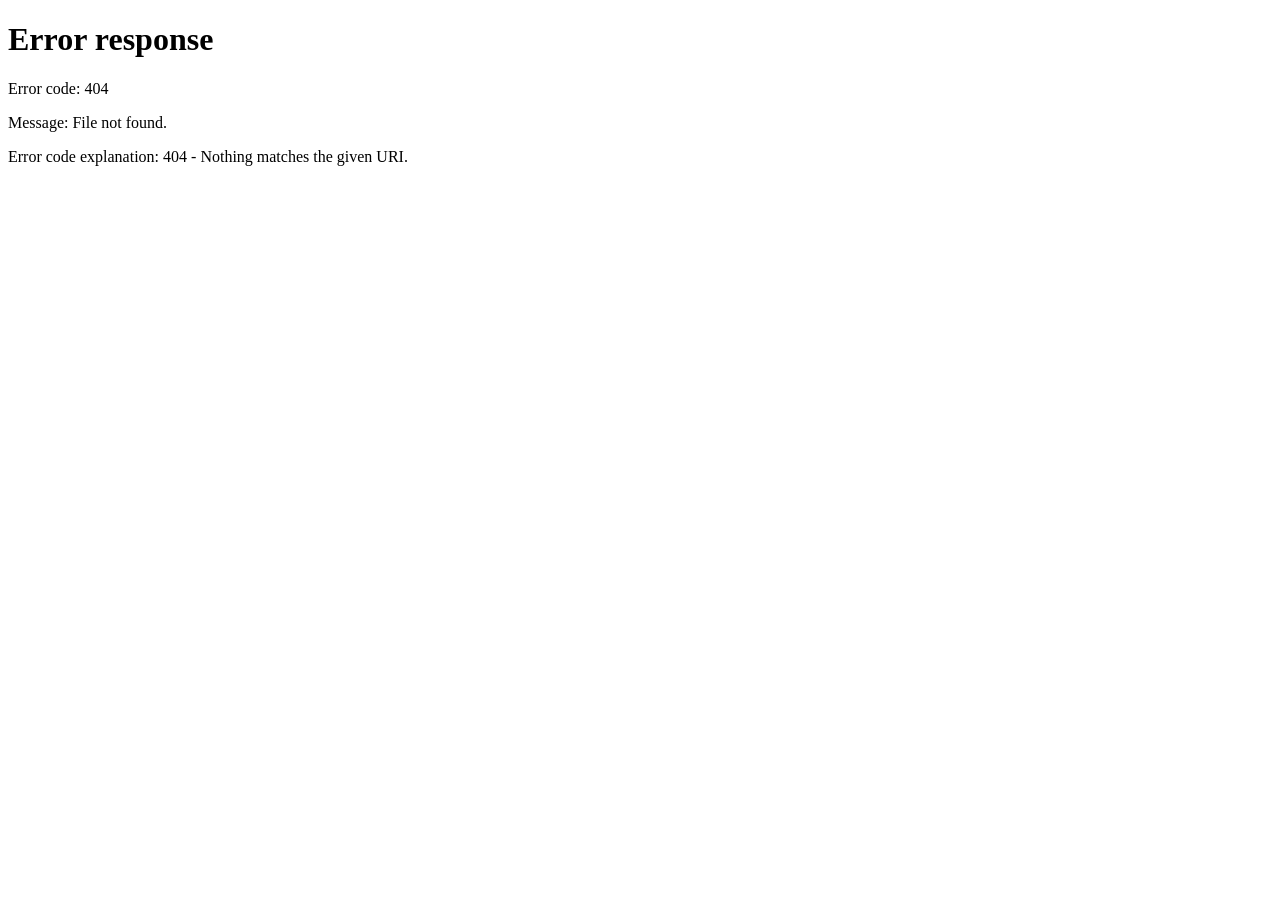
==== commit 4b4c30b7: "Integrate local research media and refine the dashboard themes" ====
--- a/frontend/web.html
+++ b/frontend/web.html
@@ -8,114 +8,120 @@
     /* ── tokens ──────────────────────────────────────────────────── */
     :root {
       color-scheme: dark;
-      --ink: #f5e9df;
-      --ink2: #e4cfc1;
-      --muted: #bca89a;
-      --line: #47362c;
-      --paper: #211710;
-      --canvas: #120b07;
-      --teal: #ff9954;
-      --teal-d: #ffc18e;
-      --teal-l: #3a2418;
-      --teal-m: #61402d;
-      --orange: #ff9b59;
-      --orange-l: #3d2519;
-      --red: #f27669;
-      --green: #45c69b;
-      --surface-soft: #281a13;
-      --surface-hover: #302018;
-      --topbar-bg: rgba(18,11,7,.88);
-      --text-secondary: #cfb9a9;
-      --text-subtle: #b9a393;
-      --text-faint: #967f70;
-      --border-strong: #584237;
-      --hero-border: #513626;
-      --hero-start: #302015;
-      --hero-mid: #241710;
-      --hero-end: #17110e;
+      --ink: #edf5f6;
+      --ink2: #cbd9de;
+      --muted: #91a5af;
+      --line: #243640;
+      --paper: #111d26;
+      --canvas: #091218;
+      --teal: #75e5bd;
+      --teal-d: #a0f1d4;
+      --teal-l: #15372f;
+      --teal-m: #265747;
+      --orange: #ffc26e;
+      --orange-l: #35291a;
+      --red: #fb8b82;
+      --green: #55d6a8;
+      --surface-soft: #13222b;
+      --surface-hover: #1a2d37;
+      --topbar-bg: rgba(9,18,24,.86);
+      --text-secondary: #afc0c7;
+      --text-subtle: #8298a1;
+      --text-faint: #667e87;
+      --border-strong: #314c57;
+      --hero-border: rgba(151,219,210,.18);
+      --hero-start: #132b2c;
+      --hero-mid: #14242b;
+      --hero-end: #101923;
       --alert-border: #344a3c;
       --alert-bg: #1b251e;
       --alert-text: #d7e5d9;
-      --warning-border: #614a2b;
-      --warning-bg: #302517;
-      --warning-text: #f0c37f;
-      --error-border: #60342e;
-      --error-bg: #301a17;
-      --error-text: #f1a097;
-      --track: #3a2a20;
-      --chart-grid: #59463b;
-      --chart-label: #bba899;
-      --chart-threshold: rgba(242,118,105,.65);
-      --chart-baseline: #f19a62;
-      --chart-agent: #53b99d;
-      --robot-base-start: #60432f;
-      --robot-base-end: #3e2b20;
-      --robot-link: #75bbae;
-      --shadow-s: 0 2px 8px rgba(0,0,0,.18);
-      --shadow-m: 0 6px 22px rgba(0,0,0,.25);
-      --shadow-l: 0 16px 48px rgba(0,0,0,.32);
-      --radius:    13px;
-      --sidebar-w: 240px;
+      --warning-border: #5c4826;
+      --warning-bg: #2c2618;
+      --warning-text: #ffcd87;
+      --error-border: #603c3b;
+      --error-bg: #2c1d20;
+      --error-text: #ffc0b9;
+      --track: #20333b;
+      --chart-grid: #283b44;
+      --chart-label: #8ea5ad;
+      --chart-threshold: rgba(251,139,130,.6);
+      --chart-baseline: #ffc26e;
+      --chart-agent: #75e5bd;
+      --robot-base-start: #426b70;
+      --robot-base-end: #253f4a;
+      --robot-link: #75e5bd;
+      --shadow-s: 0 3px 12px rgba(0,0,0,.16);
+      --shadow-m: 0 12px 30px rgba(0,0,0,.22);
+      --shadow-l: 0 22px 58px rgba(0,0,0,.3);
+      --glass-fill: rgba(19,34,44,.67);
+      --glass-tint: rgba(143,221,220,.11);
+      --glass-edge: rgba(211,240,239,.22);
+      --radius: 16px;
+      --sidebar-w: 252px;
       font: 13px/1.55 "Inter", "Segoe UI", system-ui, sans-serif;
       color: var(--ink);
       background: var(--canvas);
     }
     html[data-theme="light"] {
       color-scheme: light;
-      --ink: #0f2422;
-      --ink2: #2a3f3c;
-      --muted: #6b7f7c;
-      --line: #e4edea;
+      --ink: #14252b;
+      --ink2: #2e454c;
+      --muted: #617a82;
+      --line: #dbe7e8;
       --paper: #ffffff;
-      --canvas: #f2f6f4;
-      --teal: #08807f;
-      --teal-d: #065f60;
-      --teal-l: #e0f4f1;
-      --teal-m: #b3e4de;
-      --orange: #e97b44;
-      --orange-l: #fff1e8;
-      --red: #d44f43;
-      --green: #20a073;
-      --surface-soft: #fafcfb;
-      --surface-hover: #f1f7f5;
-      --topbar-bg: rgba(242,246,244,.88);
-      --text-secondary: #5f7571;
-      --text-subtle: #8fa09d;
-      --text-faint: #a0afac;
-      --border-strong: #dce8e4;
-      --hero-border: #cce8df;
-      --hero-start: #dff2ed;
-      --hero-mid: #ecf6f2;
-      --hero-end: #f5f8f1;
+      --canvas: #eef4f4;
+      --teal: #087f68;
+      --teal-d: #05634f;
+      --teal-l: #e0f5ed;
+      --teal-m: #b8e6d3;
+      --orange: #b96a18;
+      --orange-l: #fff2df;
+      --red: #bc5148;
+      --green: #168363;
+      --surface-soft: #f7faf9;
+      --surface-hover: #edf5f2;
+      --topbar-bg: rgba(238,244,244,.9);
+      --text-secondary: #526c73;
+      --text-subtle: #788f95;
+      --text-faint: #8ea1a5;
+      --border-strong: #c5d8d9;
+      --hero-border: #c5e5d9;
+      --hero-start: #e0f4eb;
+      --hero-mid: #eaf4f2;
+      --hero-end: #f1f6f5;
       --alert-border: #d4ebe5;
       --alert-bg: #f2faf7;
       --alert-text: #4a6360;
-      --warning-border: #f3dfbf;
-      --warning-bg: #fffbf0;
-      --warning-text: #7a5528;
+      --warning-border: #f1d9b0;
+      --warning-bg: #fff9ed;
+      --warning-text: #85540c;
       --error-border: #f0cdc9;
       --error-bg: #fff5f3;
       --error-text: #9a3530;
-      --track: #edf1ef;
-      --chart-grid: #e2ece8;
-      --chart-label: #879490;
+      --track: #e6eeec;
+      --chart-grid: #dce8e6;
+      --chart-label: #71868b;
       --chart-threshold: rgba(217,89,76,.45);
       --chart-baseline: #e97b44;
       --chart-agent: #08807f;
-      --robot-base-start: #d4e8e2;
-      --robot-base-end: #c0dcd4;
-      --robot-link: #78c0b5;
-      --shadow-s: 0 2px 8px rgba(8,128,127,.07);
-      --shadow-m: 0 6px 22px rgba(8,128,127,.10);
-      --shadow-l: 0 16px 48px rgba(8,128,127,.14);
-    }
-    @import url('https://fonts.googleapis.com/css2?family=Inter:wght@400;500;600;700;800&display=swap');
+      --robot-base-start: #d3eae0;
+      --robot-base-end: #c5e2da;
+      --robot-link: #52ab91;
+      --shadow-s: 0 3px 12px rgba(22,67,70,.05);
+      --shadow-m: 0 12px 30px rgba(22,67,70,.09);
+      --shadow-l: 0 22px 58px rgba(22,67,70,.13);
+      --glass-fill: rgba(255,255,255,.64);
+      --glass-tint: rgba(78,177,155,.10);
+      --glass-edge: rgba(255,255,255,.78);
+    }
     *, *::before, *::after { box-sizing: border-box; margin: 0; padding: 0; }
     button, input { font: inherit; color: inherit; }
     body { min-height: 100vh; overflow-x: hidden; }
 
     /* ── sidebar ─────────────────────────────────────────────────── */
-    .shell { display: grid; grid-template-columns: var(--sidebar-w) 1fr; min-height: 100vh; }
+    .shell { display: grid; grid-template-columns: var(--sidebar-w) 1fr; min-height: 100vh; animation:app-arrive .72s cubic-bezier(.2,.7,.2,1) both; }
+    @keyframes app-arrive { from { opacity:0; transform:translateY(12px) scale(.995); filter:blur(8px); } to { opacity:1; transform:none; filter:none; } }
     .sidebar {
       position: sticky; top: 0; height: 100vh; overflow-y: auto;
       display: flex; flex-direction: column;
@@ -161,7 +167,7 @@
     .sidebar-foot { padding: 10px 8px 0; font-size: 9.5px; color: var(--text-faint); }
 
     /* ── main workspace ──────────────────────────────────────────── */
-    .workspace { min-width: 0; padding: 0 32px 40px; background: var(--canvas); }
+    .workspace { min-width: 0; padding: 0 32px 40px; background: transparent; }
     .topbar {
       display: flex; align-items: center; justify-content: space-between;
       min-height: 72px; border-bottom: 1px solid var(--line); gap: 16px;
@@ -430,10 +436,149 @@
       .hero { grid-template-columns: 1fr; }
       .hero-art { right: -20px; bottom: -50px; opacity: .3; width: 65%; }
     }
+    /* refreshed product shell */
+    html { scroll-behavior: smooth; }
+    body { background: var(--canvas); }
+    .shell { background: var(--canvas); }
+    .sidebar {
+      background: linear-gradient(180deg, color-mix(in srgb, var(--paper) 96%, var(--teal) 4%), var(--paper));
+      border-right-color: color-mix(in srgb, var(--line) 84%, var(--teal) 16%);
+      padding: 25px 16px 20px;
+    }
+    .brand { padding: 4px 8px 29px; }
+    .brand-mark { width: 41px; height: 41px; border-radius: 14px; box-shadow: inset 0 1px rgba(255,255,255,.1), 0 8px 24px rgba(41,165,126,.13); }
+    .nav-section { margin: 7px 0 8px; padding-left: 12px; color: var(--text-faint); }
+    .nav { gap: 5px; }
+    .nav-btn { min-height: 46px; border-radius: 12px; font-size: 12px; }
+    .nav-btn.active { box-shadow: inset 0 0 0 1px color-mix(in srgb, var(--teal) 20%, transparent); }
+    .nav-btn.active::after { content: ""; position: absolute; left: 0; top: 11px; bottom: 11px; width: 3px; border-radius: 4px; background: var(--teal); }
+    .nav-btn::before { display: none; }
+    .workspace { padding: 0 clamp(20px, 3vw, 42px) 50px; }
+    .topbar { min-height: 76px; gap: 14px; }
+    .topbar-r { gap: 12px; }
+    .crumbs { font-size: 11px; letter-spacing: .01em; }
+    .account-chip { display: inline-flex; align-items: center; gap: 8px; color: var(--ink2); font-size: 10px; font-weight: 650; }
+    .account-avatar { width: 29px; height: 29px; display: grid; place-items: center; border: 1px solid color-mix(in srgb, var(--teal) 35%, var(--line)); border-radius: 50%; background: var(--teal-l); color: var(--teal-d); font-size: 10px; font-weight: 800; }
+    .logout-button { min-height: 33px; padding: 0 11px; border: 1px solid var(--line); border-radius: 10px; background: var(--surface-soft); color: var(--muted); font-size: 10px; font-weight: 650; cursor: pointer; transition: color .2s ease, border-color .2s ease, background .2s ease; }
+    .logout-button:hover { border-color: var(--border-strong); background: var(--surface-hover); color: var(--ink); }
+    .view { padding-top: 31px; }
+    .view.active { animation: view-enter .38s cubic-bezier(.2,.7,.2,1) both; }
+    @keyframes view-enter { from { opacity: 0; transform: translateY(11px); } to { opacity: 1; transform: translateY(0); } }
+    .pg-head { margin-bottom: 21px; }
+    .pg-head h1 { font-size: clamp(25px, 3vw, 34px); letter-spacing: -.045em; }
+    .eyebrow { color: var(--teal-d); font-size: 9px; font-weight: 750; letter-spacing: .13em; text-transform: uppercase; }
+    .pg-desc { max-width: 610px; color: var(--muted); font-size: 11px; }
+    .hero {
+      min-height: 244px; padding: 32px 34px; border-radius: 21px;
+      background:
+        radial-gradient(ellipse 48% 110% at 89% 100%, color-mix(in srgb, var(--teal) 11%, transparent), transparent 75%),
+        linear-gradient(120deg, var(--hero-start), var(--hero-mid) 59%, var(--hero-end));
+      box-shadow: var(--shadow-s);
+    }
+    .hero::before { content: ""; position: absolute; inset: 0; pointer-events: none; opacity: .18; background-image: linear-gradient(rgba(160,205,207,.15) 1px,transparent 1px),linear-gradient(90deg,rgba(160,205,207,.15) 1px,transparent 1px); background-size: 34px 34px; mask-image: linear-gradient(90deg,transparent 10%,#000 100%); }
+    .hero::after { background: radial-gradient(ellipse 44% 90% at 100% 110%, color-mix(in srgb, var(--teal) 12%, transparent), transparent 76%); }
+    .hero-copy h2 { max-width: 450px; font-size: clamp(23px, 3vw, 35px); letter-spacing: -.05em; }
+    .hero-copy p { max-width: 455px; color: var(--text-secondary); font-size: 11px; line-height: 1.75; }
+    .pill { border-color: color-mix(in srgb, var(--teal) 26%, transparent); background: color-mix(in srgb, var(--paper) 74%, transparent); }
+    .hero-art { right: 2%; bottom: -13px; width: min(47%, 450px); height: 264px; opacity: .93; }
+    .hero-art:not(.robot-art) { display: none; }
+    .robot-photo { display:block !important; right:2%; bottom:0; width:min(48%,470px); height:100%; object-fit:contain; object-position:right bottom; opacity:.80; filter:saturate(.72) contrast(1.08) drop-shadow(0 16px 30px rgba(0,0,0,.22)); mask-image:linear-gradient(90deg,transparent 0%,#000 22%); }
+    .hero.has-real-image .robot-art { display:none; }
+    .hero-image-credit { position:absolute; right:13px; bottom:8px; z-index:2; color:var(--text-subtle); font-size:8px; }
+    .hero-image-credit a { color:inherit; text-underline-offset:2px; }
+    /* Liquid glass surfaces: soft inner highlights over the lab atmosphere. */
+    body { background: radial-gradient(ellipse at 72% 4%, rgba(87,168,173,.16), transparent 34%), radial-gradient(ellipse at 4% 90%, rgba(66,126,146,.12), transparent 38%), var(--canvas); }
+    .sidebar { background: color-mix(in srgb, var(--glass-fill) 88%, transparent); border-right-color:var(--glass-edge); backdrop-filter: blur(30px) saturate(185%); -webkit-backdrop-filter: blur(30px) saturate(185%); box-shadow: inset -1px 0 rgba(255,255,255,.10); }
+    .topbar { background: color-mix(in srgb, var(--glass-fill) 84%, transparent); border-bottom-color:var(--glass-edge); backdrop-filter: blur(30px) saturate(185%); -webkit-backdrop-filter: blur(30px) saturate(185%); }
+    .panel, .metric, .phase-card, .project-chip { border: 1px solid var(--glass-edge); background: linear-gradient(135deg, var(--glass-tint), transparent 42%), linear-gradient(145deg, color-mix(in srgb, var(--glass-fill) 88%, transparent), color-mix(in srgb, var(--glass-fill) 72%, transparent)); backdrop-filter: blur(26px) saturate(175%); -webkit-backdrop-filter: blur(26px) saturate(175%); box-shadow: inset 0 1px rgba(255,255,255,.16), 0 14px 38px rgba(0,0,0,.10); }
+    .nav-btn.active { background:color-mix(in srgb,var(--teal) 16%,transparent); color:var(--ink); box-shadow:inset 0 0 0 1px var(--glass-edge),inset 0 1px rgba(255,255,255,.12); }
+    .theme-toggle,.logout-button,.btn:not(.primary):not(.danger) { background:color-mix(in srgb,var(--glass-fill) 78%,transparent); backdrop-filter:blur(14px) saturate(160%); -webkit-backdrop-filter:blur(14px) saturate(160%); }
+    .hero { border: 1px solid var(--hero-border); box-shadow: inset 0 1px rgba(255,255,255,.14), 0 20px 55px rgba(0,0,0,.16); }
+    .phase-grid { margin-bottom: 14px; }
+    .result-banner { padding: 17px 19px; border: 1px solid color-mix(in srgb, var(--orange) 32%, var(--line)); border-radius: 16px; background: linear-gradient(120deg, color-mix(in srgb, var(--orange-l) 72%, transparent), color-mix(in srgb, var(--paper) 76%, transparent)); color: var(--ink2); line-height: 1.7; margin-bottom: 14px; }
+    .result-banner strong { color: var(--orange); }
+    .stat-grid { display:grid; grid-template-columns:repeat(4,minmax(0,1fr)); gap:12px; margin-bottom:14px; }
+    .stat-card { padding:16px; border:1px solid var(--line); border-radius:15px; background:color-mix(in srgb,var(--paper) 72%,transparent); }
+    .stat-card span { display:block; color:var(--muted); font-size:10px; }
+    .stat-card strong { display:block; margin:5px 0; font-size:24px; letter-spacing:-.04em; }
+    .stat-card small { color:var(--text-subtle); font-size:9px; }
+    .phase-visual { display:grid; grid-template-columns:1fr 1fr; gap:12px; margin-top:14px; }
+    .phase-block { min-height:110px; padding:16px; border:1px solid var(--line); border-radius:15px; background:color-mix(in srgb,var(--paper) 65%,transparent); transition:transform .25s, border-color .25s; }
+    .phase-block.active { border-color:var(--teal); transform:translateY(-3px); box-shadow:0 0 0 1px color-mix(in srgb,var(--teal) 30%,transparent),0 12px 28px rgba(0,0,0,.12); }
+    .phase-block strong { display:block; margin-bottom:6px; }
+    .model-cards { display:grid; grid-template-columns:repeat(3,minmax(0,1fr)); gap:12px; margin:0 0 14px; }
+    .model-card { padding:17px; border:1px solid var(--line); border-radius:15px; background:color-mix(in srgb,var(--paper) 75%,transparent); }
+    .model-card h3 { margin:7px 0; font-size:14px; }
+    .model-card p { color:var(--muted); font-size:10px; line-height:1.7; }
+    .tour-backdrop { position:fixed; inset:0; z-index:100; display:none; place-items:center; padding:20px; background:rgba(2,9,13,.68); backdrop-filter:blur(12px); }
+    .tour-backdrop.open { display:grid; animation:fadeSlide .2s ease both; }
+    .tour-card { width:min(480px,100%); padding:26px; border:1px solid rgba(210,239,238,.2); border-radius:22px; background:linear-gradient(145deg,rgba(34,58,67,.94),rgba(13,24,32,.96)); box-shadow:0 30px 90px rgba(0,0,0,.4),inset 0 1px rgba(255,255,255,.16); }
+    .tour-card h2 { margin:7px 0 9px; font-size:23px; }
+    .tour-card p { color:#b4c7cc; line-height:1.75; font-size:12px; min-height:60px; }
+    .tour-foot { display:flex; justify-content:space-between; align-items:center; gap:12px; margin-top:18px; }
+    .tour-actions { display:flex; gap:8px; }
+    .tour-count { color:#96adb4; font-size:10px; }
+    @media(max-width:760px){.stat-grid{grid-template-columns:repeat(2,1fr)}.model-cards{grid-template-columns:1fr}.phase-visual{grid-template-columns:1fr}}
+    .robot-art { display: block; overflow: visible; }
+    .robot-pulse { animation: robot-pulse 2.4s ease-in-out infinite; }
+    @keyframes robot-pulse { 0%,100% { opacity: .58; transform: scale(.9); transform-origin: 399px 90px; } 50% { opacity: 1; transform: scale(1.28); transform-origin: 399px 90px; } }
+    .metrics { gap: 13px; margin-bottom: 15px; }
+    .metric { padding: 17px; border-radius: 16px; background: linear-gradient(145deg, var(--paper), color-mix(in srgb, var(--paper) 90%, var(--teal) 10%)); }
+    .metric:hover { border-color: color-mix(in srgb, var(--teal) 28%, var(--line)); }
+    .mlabel { letter-spacing: .08em; }
+    .mval { font-size: 26px; }
+    .grid2 { gap: 15px; margin-bottom: 15px; }
+    .panel { padding: 19px; border-radius: 17px; background: var(--paper); box-shadow: var(--shadow-s); transition: transform .22s ease, box-shadow .22s ease, border-color .22s ease; }
+    .panel:hover { transform: translateY(-2px); border-color: color-mix(in srgb, var(--teal) 22%, var(--line)); }
+    .panel-head h3 { font-size: 13px; letter-spacing: -.015em; }
+    .panel-sub { font-size: 10px; line-height: 1.55; }
+    .btn { min-height: 37px; padding: 0 13px; border-radius: 11px; }
+    .btn.primary { color: #09271d; background: linear-gradient(105deg, var(--teal), color-mix(in srgb, var(--teal) 72%, #d2ffe9 28%)); border-color: transparent; box-shadow: 0 7px 20px color-mix(in srgb, var(--teal) 18%, transparent); }
+    .btn.primary:hover:not(:disabled) { color: #08231b; background: var(--teal-d); box-shadow: 0 10px 24px color-mix(in srgb, var(--teal) 24%, transparent); }
+    input, select { border-radius: 10px !important; }
+    .alert, .note { border-radius: 12px; }
+    .tag { border-radius: 8px; }
+    canvas { max-width: 100%; }
+    @media (max-width: 760px) {
+      .workspace { padding-right: 17px; padding-left: 17px; }
+      .topbar { min-height: 66px; }
+      .topbar-r { gap: 7px; }
+      .account-chip { gap: 5px; }
+      .account-chip #account-name { display: none; }
+      .logout-button { padding: 0 8px; }
+      .hero { min-height: 220px; padding: 25px 23px; }
+      .hero-art { right: -24px; width: 55%; opacity: .4; }
+      .metrics { grid-template-columns: repeat(2,minmax(0,1fr)); }
+    }
+    @media (max-width: 460px) {
+      .date-lbl { display: none; }
+      .topbar-r { gap: 6px; }
+      .srv-status #stxt { display: none; }
+      .metrics { gap: 9px; }
+      .metric { padding: 13px; }
+      .mval { font-size: 22px; }
+      .panel { padding: 15px; }
+    }
+    @media (prefers-reduced-motion: reduce) {
+      *, *::before, *::after { animation-duration: .01ms !important; animation-iteration-count: 1 !important; scroll-behavior: auto !important; transition-duration: .01ms !important; }
+    }
+    .evidence-grid { display: grid; grid-template-columns: repeat(auto-fit, minmax(min(100%, 360px), 1fr)); gap: 16px; }
+    #evidence-content > * + * { margin-top: 16px; }
+    #view-evidence h2 { margin: 0 0 8px; }
+    #view-evidence h3 { margin-bottom: 8px; }
+    #view-evidence video, #view-evidence img { display: block; width: 100%; border-radius: 10px; }
+    #view-evidence video { background: #000; aspect-ratio: 16 / 9; margin-bottom: 10px; }
+    #view-evidence .evidence-links { display: flex; flex-wrap: wrap; gap: 8px; margin-top: 12px; }
+    #view-evidence .evidence-copy { color: var(--muted); margin-bottom: 12px; }
+    #view-evidence .evidence-table { white-space: nowrap; }
+    #view-evidence .evidence-measurements th { text-align: left; }
   </style>
+  <link rel="stylesheet" href="/assets/cinematic.css">
+  <script src="/assets/robotics-media.js" defer></script>
 </head>
-<body>
+<body class="dashboard-page">
 <div id="toast-container"></div>
+<div class="tour-backdrop" id="tour-backdrop" role="dialog" aria-modal="true" aria-labelledby="tour-title"><div class="tour-card"><div class="eyebrow" id="tour-eyebrow">WattWise · quick tour</div><h2 id="tour-title">Your research dashboard</h2><p id="tour-copy"></p><div class="tour-foot"><span class="tour-count" id="tour-count"></span><div class="tour-actions"><button class="btn" id="tour-close">Close</button><button class="btn primary" id="tour-next">Next →</button></div></div></div></div>
 
 <div class="shell">
   <!-- ── sidebar ──────────────────────────────────────── -->
@@ -459,6 +604,9 @@
       <button class="nav-btn" data-view="detection">
         <span class="nav-ico">⌁</span>Data detection
       </button>
+      <button class="nav-btn" data-view="results"><span class="nav-ico">◫</span>Research results</button>
+      <button class="nav-btn" data-view="evidence"><span class="nav-ico" aria-hidden="true">&#9655;</span>Simulation &amp; Research Evidence</button>
+      <button class="nav-btn" data-view="how"><span class="nav-ico">⌘</span>How it works</button>
       <button class="nav-btn" data-view="management">
         <span class="nav-ico">⚙</span>Model management
       </button>
@@ -466,7 +614,7 @@
     <div class="sidebar-spacer"></div>
     <div class="project-chip">
       <strong>Research prototype</strong>
-      Energy-aware robot control via lightweight Deep Q-Network.
+      IK-assisted learning for energy-aware robot motion.
     </div>
     <div class="sidebar-foot">KUKA iiwa · Local simulation</div>
   </aside>
@@ -476,6 +624,8 @@
     <header class="topbar">
       <div class="crumbs">Workspace / <strong id="crumb">Overview</strong></div>
       <div class="topbar-r">
+        <div class="account-chip"><span class="account-avatar" id="account-avatar">J</span><span id="account-name">Joel</span></div>
+        <button class="logout-button" id="logout-btn" type="button">Sign out</button>
         <span class="date-lbl">Uganda Christian University · Research dashboard</span>
         <button class="theme-toggle" id="theme-toggle" type="button" aria-label="Switch to light theme" aria-pressed="true">
           <span class="theme-switch" aria-hidden="true"></span>
@@ -492,48 +642,58 @@
     <section class="view active" id="view-overview" data-title="Overview">
       <div class="pg-head">
         <div>
-          <div class="eyebrow">Good to see you, Joel</div>
+          <div class="eyebrow" id="user-welcome">Good to see you, Joel</div>
           <h1>Energy overview</h1>
           <p class="pg-desc">A clear view of your robot simulation and its energy performance.</p>
         </div>
-        <button class="btn primary" data-go="monitoring">＋ Open live monitor</button>
+        <div style="display:flex;gap:8px;flex-wrap:wrap"><button class="btn primary" data-go="monitoring">＋ Open live monitor</button><button class="btn" id="tour-open">Take a quick tour</button></div>
       </div>
 
       <!-- hero -->
       <section class="hero">
         <div class="hero-copy">
-          <div class="pill"><span class="dot running"></span> Intelligent energy monitoring</div>
-          <h2>Make every movement count.</h2>
+          <div class="pill"><span class="dot connected"></span> Local robot energy lab</div>
+          <h2>Energy-aware robotic motion</h2>
           <p>Train an IK-assisted DQN from simulated expert demonstrations, monitor target completion, and compare energy only on matched successful tasks.</p>
           <button class="btn" data-go="management">Explore your model →</button>
         </div>
-        <svg class="hero-art" viewBox="0 0 460 260" fill="none" aria-hidden="true">
-          <ellipse cx="265" cy="218" rx="190" ry="25" fill="#d0e9e2"/>
-          <path d="M58 226c83-15 209-19 347-2" stroke="#b0d3c8" stroke-width="2"/>
-          <!-- small left turbine -->
-          <g transform="translate(145 97) scale(.62)">
-            <path d="M0 0 8 130" stroke="#67a9a0" stroke-width="7" stroke-linecap="round"/>
-            <circle r="7" fill="#ed8455"/>
-            <g class="turbine-blade-sm">
-              <path d="M0 0-5-67M0 0 56 33M0 0-57 32" stroke="#267c7c" stroke-width="7" stroke-linecap="round"/>
-            </g>
-          </g>
-          <!-- main turbine -->
-          <g transform="translate(285 65)">
-            <path d="M0 0 14 164" stroke="#67a9a0" stroke-width="7" stroke-linecap="round"/>
-            <circle r="9" fill="#ed8455"/>
-            <g class="turbine-blade">
-              <path d="M0 0-8-83M0 0 72 42M0 0-72 41" stroke="#267c7c" stroke-width="7" stroke-linecap="round"/>
-            </g>
-          </g>
-          <!-- small right turbine -->
-          <g transform="translate(370 116) scale(.5)" style="opacity:.55">
-            <path d="M0 0 8 130" stroke="#67a9a0" stroke-width="7" stroke-linecap="round"/>
-            <circle r="7" fill="#ed8455"/>
-            <g class="turbine-blade-xs">
-              <path d="M0 0-5-67M0 0 56 33M0 0-57 32" stroke="#267c7c" stroke-width="7" stroke-linecap="round"/>
-            </g>
-          </g>
+        <img class="hero-art robot-photo" id="hero-robot-image" alt="Industrial robotic arm in a manufacturing facility" decoding="async" onload="this.hidden=false;this.parentElement.classList.add('has-real-image')">
+        <small class="hero-image-credit" id="hero-image-credit">Industrial reference photo &middot; <a href="https://www.pexels.com/photo/industrial-robot-arm-in-a-manufacturing-facility-34207359/" target="_blank" rel="noreferrer">Freek Wolsink</a></small>
+        <svg class="hero-art robot-art" viewBox="0 0 460 260" fill="none" aria-hidden="true">
+          <defs><linearGradient id="arm-grad" x1="180" y1="215" x2="340" y2="48" gradientUnits="userSpaceOnUse"><stop stop-color="#65dcb3"/><stop offset="1" stop-color="#9ccfff"/></linearGradient></defs>
+          <ellipse cx="280" cy="230" rx="164" ry="18" fill="rgba(116,190,174,.10)"/>
+          <path d="M92 230h340" stroke="rgba(158,202,205,.20)"/>
+          <path d="M187 229v-20l20-13 20 13v20m-40-9h40" stroke="#8baeb1" stroke-width="7" stroke-linejoin="round"/>
+          <path d="m207 197 47-62 48 12 43-62" stroke="url(#arm-grad)" stroke-width="16" stroke-linecap="round" stroke-linejoin="round"/>
+          <path d="m207 197 47-62 48 12 43-62" stroke="rgba(235,255,248,.32)" stroke-width="2" stroke-linecap="round"/>
+          <circle cx="207" cy="197" r="14" fill="#18313a" stroke="#a1f0d6" stroke-width="3"/>
+          <circle cx="254" cy="135" r="11" fill="#18313a" stroke="#85dccc" stroke-width="3"/>
+          <circle cx="302" cy="147" r="10" fill="#18313a" stroke="#8bd3e7" stroke-width="3"/>
+          <circle cx="345" cy="85" r="9" fill="#18313a" stroke="#9ccfff" stroke-width="3"/>
+          <path d="m345 85 18-11m-18 11 19 11m-24-8-8 12" stroke="#9ccfff" stroke-width="4" stroke-linecap="round"/>
+          <circle cx="399" cy="90" r="31" stroke="rgba(138,235,202,.35)" stroke-dasharray="3 6"/>
+          <circle class="robot-pulse" cx="399" cy="90" r="5" fill="#a0f1d4"/>
+          <path d="M354 84c16-8 28-4 42 3" stroke="rgba(138,235,202,.45)" stroke-dasharray="3 5"/>
+          <text x="82" y="42" fill="var(--text-subtle)" font-size="9" letter-spacing="1.8">KUKA IIWA · SIMULATED ARM</text>
+          <text x="82" y="60" fill="var(--text-faint)" font-size="8">joint state · target · grid energy</text>
+        </svg>
+        <svg class="hero-art robot-art" viewBox="0 0 460 260" fill="none" aria-hidden="true">
+          <defs><linearGradient id="arm-grad" x1="180" y1="215" x2="340" y2="48" gradientUnits="userSpaceOnUse"><stop stop-color="#65dcb3"/><stop offset="1" stop-color="#9ccfff"/></linearGradient></defs>
+          <ellipse cx="280" cy="230" rx="164" ry="18" fill="rgba(116,190,174,.10)"/>
+          <path d="M92 230h340" stroke="rgba(158,202,205,.20)"/>
+          <path d="M187 229v-20l20-13 20 13v20m-40-9h40" stroke="#8baeb1" stroke-width="7" stroke-linejoin="round"/>
+          <path d="m207 197 47-62 48 12 43-62" stroke="url(#arm-grad)" stroke-width="16" stroke-linecap="round" stroke-linejoin="round"/>
+          <path d="m207 197 47-62 48 12 43-62" stroke="rgba(235,255,248,.32)" stroke-width="2" stroke-linecap="round"/>
+          <circle cx="207" cy="197" r="14" fill="#18313a" stroke="#a1f0d6" stroke-width="3"/>
+          <circle cx="254" cy="135" r="11" fill="#18313a" stroke="#85dccc" stroke-width="3"/>
+          <circle cx="302" cy="147" r="10" fill="#18313a" stroke="#8bd3e7" stroke-width="3"/>
+          <circle cx="345" cy="85" r="9" fill="#18313a" stroke="#9ccfff" stroke-width="3"/>
+          <path d="m345 85 18-11m-18 11 19 11m-24-8-8 12" stroke="#9ccfff" stroke-width="4" stroke-linecap="round"/>
+          <circle cx="399" cy="90" r="31" stroke="rgba(138,235,202,.35)" stroke-dasharray="3 6"/>
+          <circle class="robot-pulse" cx="399" cy="90" r="5" fill="#a0f1d4"/>
+          <path d="M354 84c16-8 28-4 42 3" stroke="rgba(138,235,202,.45)" stroke-dasharray="3 5"/>
+          <text x="82" y="42" fill="var(--text-subtle)" font-size="9" letter-spacing="1.8">KUKA IIWA · SIMULATED ARM</text>
+          <text x="82" y="60" fill="var(--text-faint)" font-size="8">joint state · target · grid energy</text>
         </svg>
       </section>
 
@@ -542,7 +702,7 @@
         <article class="metric">
           <div class="metric-top"><span class="mlabel">Training progress</span><span class="mico">▤</span></div>
           <div class="mval" id="ep-val">0 / 0</div>
-          <div class="munit" id="step-val">0 / 400 steps</div>
+          <div class="munit" id="step-val">0 / 200 steps</div>
           <div class="mtrack"><div class="mfill" id="ep-prog" style="width:0%"></div></div>
         </article>
         <article class="metric">
@@ -715,6 +875,26 @@
     </section>
 
     <!-- ── MODEL MANAGEMENT ──────────────────────────── -->
+    <section class="view" id="view-results" data-title="Research results">
+      <div class="pg-head"><div><div class="eyebrow">Held-out evaluation · 24 Nov 2026</div><h1>Research results</h1><p class="pg-desc">A transparent view of the 50-seed evaluation, including outcomes that did not improve.</p></div><span class="tag">Simulation · 50 seeds</span></div>
+      <div class="result-banner"><strong>What the evidence says:</strong> the IK-assisted DQN reached the target in 44/50 trials (88%), close to the IK baseline at 45/50 (90%). On the 44 matched successful trials, mean energy savings were <strong id="result-savings">loading…</strong> and mean peak reduction was <strong id="result-peaks">loading…</strong>. This run does not demonstrate lower total energy use.</div>
+      <div class="stat-grid"><article class="stat-card"><span>IK-assisted DQN success</span><strong>44 / 50</strong><small>88% target reach</small></article><article class="stat-card"><span>IK baseline success</span><strong>45 / 50</strong><small>90% target reach</small></article><article class="stat-card"><span>Student success</span><strong>6 / 50</strong><small>12%; distillation needs work</small></article><article class="stat-card"><span>Matched comparisons</span><strong>44</strong><small>Both teacher and baseline succeeded</small></article></div>
+      <div class="grid2 eq"><article class="panel"><div class="panel-head"><div><h3>Matched successful episode energy</h3><p class="panel-sub">Each dot is one shared seed; below the diagonal means DQN used less energy.</p></div><span class="tag">44 paired successes</span></div><canvas id="paired-energy-chart" height="280"></canvas></article><article class="panel"><div class="panel-head"><div><h3>How to read this result</h3><p class="panel-sub">Completion and energy are separate outcomes.</p></div></div><div class="slist"><div class="srow"><span class="sk">Mean energy savings</span><span class="sval" id="result-savings-side">—</span></div><div class="srow"><span class="sk">Mean peak reduction</span><span class="sval" id="result-peaks-side">—</span></div><div class="srow"><span class="sk">Teacher / baseline mean energy on successes</span><span class="sval">274.09 / 250.55 Ws</span></div><div class="srow"><span class="sk">Evaluation coverage</span><span class="sval">50 fixed seeds</span></div></div><p class="note">Paired energy uses only seeds where both policies reached the target. Positive energy savings means the teacher used less grid energy. These are simulation outputs, not physical KUKA measurements.</p><button class="btn" data-go="how">Explore how the system works →</button></article></div>
+    </section>
+
+    <section class="view" id="view-evidence" data-title="Simulation &amp; Research Evidence">
+      <div class="pg-head evidence-header"><div><div class="eyebrow">Defence 2026</div><h1>Simulation &amp; Research Evidence</h1>
+        <p class="pg-desc">Recorded PyBullet runs and the recovered 26 November held-out evaluation. Energy and power are simulation estimates. Physical deployment and edge performance remain unverified.</p></div></div>
+      <p id="evidence-status" role="status" hidden></p>
+      <div id="evidence-content"></div>
+    </section>
+
+    <section class="view" id="view-how" data-title="How it works">
+      <div class="pg-head"><div><div class="eyebrow">From robot state to grid demand</div><h1>How the prototype works</h1><p class="pg-desc">Follow the policy, task phases, and buffer without mistaking this explainer for a measured trace.</p></div><button class="btn primary" data-go="monitoring">Open live simulation</button></div>
+      <div class="phase-grid"><article class="phase-card"><div class="phase-num">01 · Observe</div><h3>Read the robot state</h3><p>The environment combines joint/task state and energy-buffer information into a 23-value observation.</p></article><article class="phase-card"><div class="phase-num">02 · Choose</div><h3>Select an action</h3><p>The DQN estimates values across 89 discrete actions; the IK-assisted policy is compared with fixed-speed IK.</p></article><article class="phase-card"><div class="phase-num">03 · Simulate</div><h3>Move through two phases</h3><p>Episodes use a light phase followed by a heavy phase. The slider below is a conceptual illustration.</p></article><article class="phase-card"><div class="phase-num">04 · Evaluate</div><h3>Check success and energy</h3><p>Count target reaches separately. Compare energy only on paired seeds where both controllers succeeded.</p></article></div>
+      <article class="panel"><div class="panel-head"><div><h3>Energy-buffer episode explorer</h3><p class="panel-sub">Conceptual phase guide · not a measured buffer trace</p></div><span class="tag" id="phase-step-label">Episode step 0 / 200</span></div><label for="phase-slider">Move through the illustrative episode<input id="phase-slider" type="range" min="0" max="200" value="0" style="width:100%"></label><div class="phase-visual"><div class="phase-block active" id="light-phase"><strong>Light phase · steps 0–49</strong><p>Lower-load task phase. The design can store recovered energy from braking where available, subject to capacity and efficiency.</p></div><div class="phase-block" id="heavy-phase"><strong>Heavy phase · steps 50–200</strong><p>Higher-load phase. The controller can draw on stored energy; actual charge and use depend on simulated motion.</p></div></div><p class="note">Illustration only: the colored phase changes with the slider, but no buffer measurements are generated here.</p></article>
+    </section>
+
     <section class="view" id="view-management" data-title="Model management">
       <div class="pg-head">
         <div>
@@ -742,6 +922,8 @@
           <p>Export to ONNX and evaluate on Raspberry Pi 4 at ≤100 ms per step.</p>
         </article>
       </div>
+
+      <div class="model-cards"><article class="model-card"><span class="tag">Teacher · PyTorch</span><h3>IK-assisted DQN</h3><p>23 inputs · 89 actions · 94,809 parameters. Held-out result: 44/50 targets reached (88%). Current evaluation does not show average energy savings against IK.</p></article><article class="model-card"><span class="tag">Student · distilled</span><h3>Compact policy</h3><p>11,481 parameters (about 8.26× smaller). Held-out result: 6/50 targets reached (12%). Compactness is demonstrated; task performance needs more work.</p></article><article class="model-card"><span class="tag warn">Deployment · unmeasured</span><h3>ONNX export</h3><p>An ONNX artifact was exported in the pipeline. Hardware latency, Raspberry Pi performance, and physical-robot deployment have not been validated.</p></article></div>
 
       <div class="grid2 eq">
         <article class="panel">
@@ -798,8 +980,36 @@
 
 <script>
   /* ── helpers ──────────────────────────────────────────────── */
+  const DEMO_SESSION_KEY = 'wattwise-demo-session';
+  let demoUser = null;
+  try { demoUser = JSON.parse(sessionStorage.getItem(DEMO_SESSION_KEY) || 'null'); } catch (_) {}
+  if (!demoUser) window.location.replace('/login');
+  try {
+    const chosenRobotImage = sessionStorage.getItem('wattwise-robot-image');
+    const heroImage = document.getElementById('hero-robot-image');
+    const heroCredit = document.getElementById('hero-image-credit');
+    if (chosenRobotImage && heroImage) {
+      heroImage.dataset.custom = 'true';
+      heroImage.alt = 'Selected robot image';
+      heroImage.src = chosenRobotImage;
+      if (heroCredit) heroCredit.textContent = 'Your selected robot image · this browser session';
+    }
+  } catch (_) {}
+  const accountName = demoUser?.name || 'Demo guest';
+  const accountNameEl = document.getElementById('account-name');
+  const accountAvatarEl = document.getElementById('account-avatar');
+  const welcomeEl = document.getElementById('user-welcome');
+  if (accountNameEl) accountNameEl.textContent = accountName;
+  if (accountAvatarEl) accountAvatarEl.textContent = accountName.charAt(0).toUpperCase();
+  if (welcomeEl) welcomeEl.textContent = `Good to see you, ${accountName}`;
+  document.getElementById('logout-btn')?.addEventListener('click', () => {
+    try { sessionStorage.removeItem(DEMO_SESSION_KEY); } catch (_) {}
+    window.location.assign('/login');
+  });
+
   const $ = id => document.getElementById(id);
   const fmt = (v, d=2) => typeof v === 'number' && isFinite(v) ? v.toFixed(d) : '—';
+  let researchData = null;
   const THEME_STORAGE_KEY = 'wattwise-theme';
 
   function applyTheme(theme, persist = false) {
@@ -863,14 +1073,46 @@
       if (active) b.setAttribute('aria-current', 'page'); else b.removeAttribute('aria-current');
     });
     $('crumb').textContent = $('view-' + view).dataset.title;
+    if (activeView === 'evidence' && view !== 'evidence') {
+      $('view-evidence').querySelectorAll('video').forEach(video => video.pause());
+    }
     activeView = view;
     if (view === 'monitoring') {
       drawGridChart('grid-chart-mon', latestState?.series || []);
       drawRobot(latestState?.joint_positions || []);
     }
+    if (view === 'evidence') loadSimulationEvidence();
+    if (view === 'results') drawPairedEnergyChart(researchData?.paired || []);
   }
   document.querySelectorAll('[data-view]').forEach(b => b.addEventListener('click', () => goTo(b.dataset.view)));
   document.querySelectorAll('[data-go]').forEach(b => b.addEventListener('click', () => goTo(b.dataset.go)));
+
+  const tourStops = [
+    ['overview','Overview','A quick status view of the current local simulation. The cards update while training runs.'],
+    ['monitoring','Live monitoring','Start a short training run, watch the energy-buffer state, and inspect the simulated arm.'],
+    ['results','Research results','Review the held-out evaluation. The present teacher reaches targets but has not shown lower energy use.'],
+    ['how','How it works','Explore the policy pipeline and the conceptual light/heavy episode phases.']
+  ];
+  let tourIndex = 0;
+  function showTourStep() {
+    const [view,title,copy] = tourStops[tourIndex];
+    goTo(view); $('tour-title').textContent = title; $('tour-copy').textContent = copy;
+    $('tour-count').textContent = `Step ${tourIndex+1} of ${tourStops.length}`;
+    $('tour-next').textContent = tourIndex === tourStops.length-1 ? 'Finish ✓' : 'Next →';
+  }
+  function openTour() { tourIndex=0; showTourStep(); $('tour-backdrop').classList.add('open'); $('tour-close').focus(); }
+  function closeTour() { $('tour-backdrop').classList.remove('open'); }
+  $('tour-open')?.addEventListener('click', openTour);
+  $('tour-close').addEventListener('click', closeTour);
+  $('tour-next').addEventListener('click', () => { if (tourIndex === tourStops.length-1) closeTour(); else { tourIndex++; showTourStep(); } });
+  $('tour-backdrop').addEventListener('click', event => { if (event.target === $('tour-backdrop')) closeTour(); });
+  document.addEventListener('keydown', event => { if (event.key === 'Escape') closeTour(); });
+  const phaseSlider = $('phase-slider');
+  phaseSlider?.addEventListener('input', () => {
+    const step = Number(phaseSlider.value), heavy = step >= 50;
+    $('phase-step-label').textContent = `Episode step ${step} / 200 · ${heavy ? 'heavy phase' : 'light phase'}`;
+    $('light-phase').classList.toggle('active', !heavy); $('heavy-phase').classList.toggle('active', heavy);
+  });
 
   /* ── canvas helper ────────────────────────────────────────── */
   function prepCanvas(id, h = 220) {
@@ -966,6 +1208,22 @@
     });
   }
 
+  function drawPairedEnergyChart(rows) {
+    const d = prepCanvas('paired-energy-chart', 280); if (!d) return;
+    const {ctx,w,h}=d, box={l:58,r:18,t:22,b:48};
+    const points=(rows||[]).filter(x=>x.comparison_valid&&Number.isFinite(x.ik_energy_ws)&&Number.isFinite(x.dqn_energy_ws));
+    const max=Math.max(350,...points.flatMap(p=>[p.ik_energy_ws,p.dqn_energy_ws]))*1.06;
+    const x=v=>box.l+v/max*(w-box.l-box.r), y=v=>h-box.b-v/max*(h-box.t-box.b);
+    ctx.strokeStyle=themeColor('--chart-grid');ctx.lineWidth=1;ctx.beginPath();ctx.moveTo(box.l,box.t);ctx.lineTo(box.l,h-box.b);ctx.lineTo(w-box.r,h-box.b);ctx.stroke();
+    ctx.setLineDash([5,4]);ctx.strokeStyle=themeColor('--chart-label');ctx.beginPath();ctx.moveTo(x(0),y(0));ctx.lineTo(x(max),y(max));ctx.stroke();ctx.setLineDash([]);
+    ctx.fillStyle=themeColor('--chart-label');ctx.font='9px Inter,sans-serif';
+    for(let i=0;i<=4;i++){const v=max*i/4;ctx.fillText(`${Math.round(v)}`,x(v)-10,h-box.b+15);ctx.fillText(`${Math.round(v)}`,4,y(v)+3);}
+    ctx.fillText('IK baseline energy (Ws)',Math.max(box.l,w/2-55),h-8);
+    ctx.save();ctx.translate(13,h/2+38);ctx.rotate(-Math.PI/2);ctx.fillText('DQN energy (Ws)',0,0);ctx.restore();
+    points.forEach(p=>{ctx.beginPath();ctx.arc(x(p.ik_energy_ws),y(p.dqn_energy_ws),3.1,0,Math.PI*2);ctx.fillStyle=themeColor('--chart-agent');ctx.globalAlpha=.76;ctx.fill();});ctx.globalAlpha=1;
+    ctx.fillStyle=themeColor('--chart-label');ctx.fillText(`${points.length} matched successful seeds`,box.l,14);
+  }
+
   /* ── robot arm ────────────────────────────────────────────── */
   let armT = 0;
   function drawRobot(joints = []) {
@@ -1054,9 +1312,13 @@
     $('model-status').textContent = s.pybullet_available ? statusText : 'PyBullet unavailable';
     $('data-status').textContent = s.pybullet_available ? 'Connected' : 'PyBullet unavailable';
     $('data-dot').className = `dot${s.pybullet_available ? ' running' : ' error'}`;
-    $('model-file-status').textContent = s.model_available ? 'Teacher weights ready' : 'No saved teacher';
-    $('model-file-status').className = `tag${s.model_available ? '' : ' warn'}`;
-    $('resume-model').disabled = !s.model_available || ['running','paused'].includes(s.status);
+    const savedTrainingState = Boolean(s.checkpoint_available);
+    const savedTeacherWeights = Boolean(s.model_available);
+    $('model-file-status').textContent = savedTrainingState
+      ? 'Training checkpoint ready'
+      : savedTeacherWeights ? 'Teacher weights ready' : 'No saved model';
+    $('model-file-status').className = `tag${savedTrainingState || savedTeacherWeights ? '' : ' warn'}`;
+    $('resume-model').disabled = !(savedTrainingState || savedTeacherWeights) || ['running','paused'].includes(s.status);
 
     $('start-btn').disabled = ['running','paused'].includes(s.status) || !s.pybullet_available;
     $('pause-btn').disabled = !['running','paused'].includes(s.status);
@@ -1149,6 +1411,20 @@
     return data;
   }
 
+  async function loadResearchResults() {
+    try {
+      researchData = await api('/api/research-results');
+      const savings = `${fmt(researchData.mean_energy_savings_pct)}% ${researchData.mean_energy_savings_pct < 0 ? '(teacher used more energy)' : '(teacher used less energy)'}`;
+      const peaks = `${fmt(researchData.mean_peak_reduction_pct)}%`;
+      ['result-savings','result-savings-side'].forEach(id => { if ($(id)) $(id).textContent=savings; });
+      ['result-peaks','result-peaks-side'].forEach(id => { if ($(id)) $(id).textContent=peaks; });
+      drawPairedEnergyChart(researchData.paired);
+    } catch (error) {
+      $('result-savings').textContent='unavailable'; $('result-peaks').textContent='unavailable';
+      $('result-savings-side').textContent='unavailable'; $('result-peaks-side').textContent='unavailable';
+    }
+  }
+
   let polling = false, delay = 800, timer;
   function setDelay(d) { if (timer) clearInterval(timer); delay = d; timer = setInterval(tick, d); }
   async function tick() {
@@ -1218,10 +1494,16 @@
     drawGridChart('grid-chart', latestState?.series||[]);
     drawGridChart('grid-chart-mon', latestState?.series||[]);
     drawEpChart(hist);
+    drawPairedEnergyChart(researchData?.paired || []);
   });
 
-  drawRobot(); drawGridChart('grid-chart',[]); drawGridChart('grid-chart-mon',[]); drawEpChart([]);
-  setDelay(800);
+  if (demoUser) {
+    drawRobot(); drawGridChart('grid-chart',[]); drawGridChart('grid-chart-mon',[]); drawEpChart([]);
+    setDelay(800);
+    loadResearchResults();
+    if (new URLSearchParams(location.search).has('tour')) openTour();
+  }
 </script>
+<script src="/assets/simulation-evidence.js" defer></script>
 </body>
 </html>
